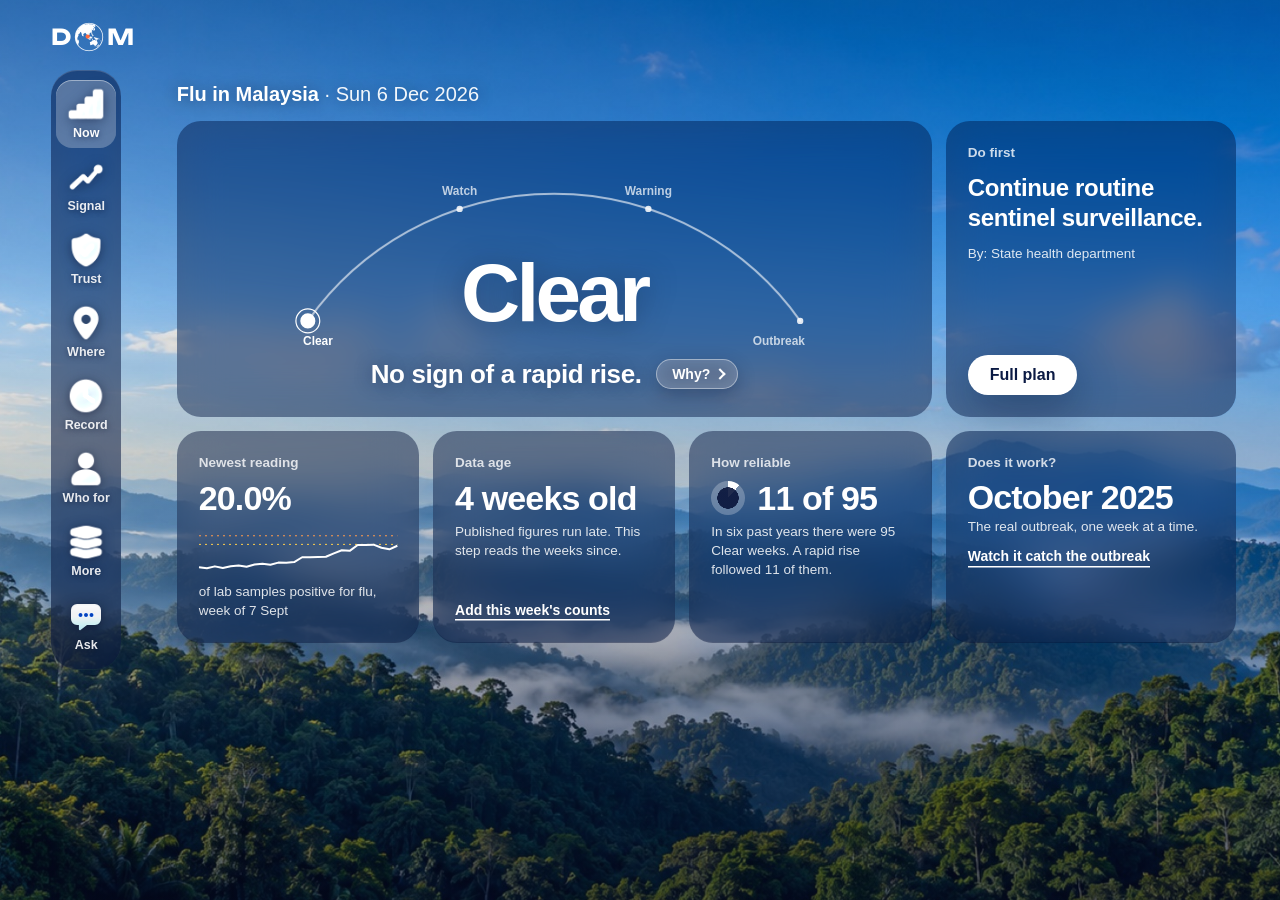
==== site/dashboard.html @ 8addd0b5 "Inner pages in the Now page's design: one kit (first line, tile grid, one light plate, rows that ope" ====
<!doctype html>
<html lang="en" data-state="clear">
<head>
<meta charset="utf-8">
<meta name="viewport" content="width=device-width, initial-scale=1">
<title>DOM · Control room</title>
<link rel="icon" href="data:image/svg+xml,%3Csvg xmlns='http://www.w3.org/2000/svg' viewBox='0 0 32 32'%3E%3Ccircle cx='16' cy='16' r='13' fill='%2334579a' stroke='white' stroke-width='2'/%3E%3Ccircle cx='20' cy='17' r='4' fill='%23ff6a3d'/%3E%3C/svg%3E">
<link rel="preconnect" href="https://fonts.googleapis.com">
<link href="https://fonts.googleapis.com/css2?family=Unbounded:wght@700&display=swap" rel="stylesheet" media="print" onload="this.media='all'">
<link rel="stylesheet" href="vendor/leaflet.min.css">
<link rel="stylesheet" href="assets/room.css?v=1791671637">
<link rel="stylesheet" href="assets/pages/signal.css?v=1791671637">
<link rel="stylesheet" href="assets/pages/trust.css?v=1791671637">
<link rel="stylesheet" href="assets/pages/where.css?v=1791671637">
<link rel="stylesheet" href="assets/pages/rest.css?v=1791671637">
<link rel="stylesheet" href="assets/pages/ask.css?v=1791671637">
<script>try { var d = document.documentElement, q = new URLSearchParams(location.search);
  if (sessionStorage.getItem("dom-dive")) { sessionStorage.removeItem("dom-dive"); d.classList.add("arrive"); }
  d.dataset.nav = "rail"; } catch (e) {}</script>
</head>
<body>
<!-- DOM control room. GENERATED by ui/make_dashboard.py from site/index.html: edit that script, not this file.
     The look, the pages and the first screen are ours (assets/room.css, assets/room.js).
     Every feature, number and rule comes from the team's own code, loaded unchanged: assets/app.js and assets/model.js.
     The sections below are index.html's own elements, with the same ids, arranged onto pages. -->
<!-- the scene behind everything: one generated picture for each step (assets/img/scene-*.jpg); the step shown decides which is lit -->
<div class="scene" aria-hidden="true"><i class="clear"></i><i class="watch"></i><i class="warning"></i><i class="outbreak"></i></div>

<!-- the same logo, in the same place, as on the landing page -->
<a class="logo" href="landing.html" aria-label="DOM, back to the start"><span>D</span><canvas id="navO" width="60" height="60"></canvas><span>M</span></a>

<nav class="rail" aria-label="Pages">
  <i class="hl" aria-hidden="true"></i>
  <a href="#/now" data-go="now"><img src="assets/img/ic-now.png" alt="" width="38" height="38"><span>Now</span></a>
  <a href="#/forecast" data-go="forecast"><img src="assets/img/ic-forecast.png" alt="" width="38" height="38"><span>Signal</span></a>
  <a href="#/trust" data-go="trust"><img src="assets/img/ic-trust.png" alt="" width="38" height="38"><span>Trust</span></a>
  <a href="#/atlas" data-go="atlas"><img src="assets/img/ic-atlas.png" alt="" width="38" height="38"><span>Where</span></a>
  <a href="#/track" data-go="track"><img src="assets/img/ic-track.png" alt="" width="38" height="38"><span>Record</span></a>
  <a href="#/stakes" data-go="stakes"><img src="assets/img/ic-stakes.png" alt="" width="38" height="38"><span>Who for</span></a>
  <a href="#/more" data-go="more"><img src="assets/img/ic-more.png" alt="" width="38" height="38"><span>More</span></a>
  <a href="#/ask" data-go="ask" class="ask"><img src="assets/img/ic-ask.svg" alt="" width="38" height="38"><span>Ask</span></a>
</nav>

<main>
<div id="stamp" class="stamp"></div>
<div id="replayBar" class="replay" hidden></div>

<section class="page on" id="p-now" data-page="now">
  <p class="when" id="basis"></p>
  <p class="label"><span id="label"></span> <span id="lvl"></span></p>
  <div class="read bento">
    <article class="tile status">
      <p class="top"><span class="flag" id="flag" hidden></span></p>
      <div class="gauge">
        <svg id="arc" viewBox="0 0 680 236" aria-hidden="true"></svg>
        <ol class="steps" id="steps" aria-label="The four early-warning steps"></ol>
        <div class="big word"><b id="pct"></b></div>
      </div>
      <h1><span id="head"></span> <button class="why" id="whyBtn">Why?</button></h1>
    </article>
    <article class="tile act">
      <span class="k" id="doK">Do first</span>
      <b id="first"></b>
      <span class="s" id="who"></span>
      <button class="go" id="planBtn"><span class="arr" aria-hidden="true">→</span><span class="lab">Full plan</span></button>
    </article>
    <a class="tile" href="#/forecast">
      <span class="k">Newest reading</span>
      <b id="t1"></b>
      <svg id="spark" viewBox="0 0 200 54" preserveAspectRatio="none" aria-hidden="true"></svg>
      <span class="s" id="because"></span>
    </a>
    <article class="tile" id="ageRow">
      <span class="k">Data age</span>
      <b id="age"></b>
      <span class="s" id="ageS"></span>
      <button class="link" id="addBtn">Add this week's counts</button>
    </article>
    <a class="tile rel" href="#/trust">
      <span class="k">How reliable</span>
      <b id="recV"></b>
      <span class="s" id="recS"></span>
    </a>
    <article class="tile play">
      <span class="k">Does it work?</span>
      <div id="proofRow"><b>October 2025</b><span class="s">The real outbreak, one week at a time.</span><button class="link" id="rpLink">Watch it catch the outbreak</button></div>
      <div class="strip" id="strip" hidden>
        <p id="stripNote"></p>
        <div class="bars" id="bars" role="img"></div>
      </div>
      <div class="row">
        <button class="go" id="rpGo" hidden><span class="arr" aria-hidden="true">→</span><span class="lab" id="rpGoLab"></span></button>
        <button class="quiet" id="rpAgain" hidden>Start again</button>
        <button class="quiet" id="rpLeave" hidden>Leave</button>
      </div>
      <details class="about" id="aboutBox" hidden><summary>About this replay</summary><p id="rpAbout"></p></details>
    </article>
  </div>
</section>

<section class="page" id="p-forecast" data-page="forecast">
  <header class="phead"><p class="when"><b>The signal</b> · <span id="w-forecast">share of lab samples positive for flu, week by week</span></p></header>
  <div class="board" id="b-forecast"></div>
<section id="forecast" class="card">
  <h2>The signal: sentinel influenza positivity <span class="chip real">Real data</span></h2>
  <p class="note">Share of sentinel lab samples that tested positive for influenza, Malaysia. Sentinel means a fixed set of clinics and labs that report every week. This is not a count of cases. FluNet labels the rows from 2024 onward as sentinel; the 2022 and 2023 rows carry no origin label and are treated as the same series.</p>
  <div class="chartbox"><canvas id="chart"></canvas></div>
  <div id="signals" class="signals"></div>
</section>
</section>

<section class="page" id="p-trust" data-page="trust">
  <header class="phead"><p class="when"><b>Why trust it</b> · <span id="w-trust">six past years, scored week by week</span></p></header>
  <div class="board" id="b-trust"></div>
<section id="trust" class="card">
  <h2>Why trust it <span class="chip est">Back-tested on six years; Watch cut-off chosen on them</span></h2>
  <div id="trustBody"></div>
</section>
</section>
<section class="page" id="p-atlas" data-page="atlas">
  <header class="phead"><p class="when"><b>Where to be ready</b> · <span id="w-atlas">states, Selangor's districts, hospitals and clinics</span></p>
    <div class="tools"><div class="subtabs" id="atlasTabs"><button data-sub="map" class="on">Map</button><button data-sub="beds">Districts and beds</button></div></div></header>
  <div class="board" id="b-atlas"></div>
  <div class="sub on" data-sub="map"><section id="atlas" class="card">
  <h2>Map: Malaysia and Selangor <span class="chip real">State figures: real data</span> <span class="chip exp" id="mapChip">Exploratory</span></h2>
  <p class="note" id="stSrc"></p>
  <p class="note" id="mapNote"></p>
  <div class="histctl" id="stCtl">
    <label>Disease <select id="stDisease"><option value="flu">Influenza</option><option value="dengue">Dengue</option></select></label>
    <label>Shade states by <select id="stMeasure"></select></label>
    <label id="stYearRow">Year: <b id="stYearV"></b> <input type="range" id="stYear" min="0" max="10" step="1" value="10"></label>
    <button type="button" id="stPlay">Play years</button>
  </div>
  <div class="histctl">
    <label id="mapModeRow">Selangor districts show <select id="mapMode"><option value="hot">Hotspots: where cases and clusters are</option><option value="pop">Population (exposure proxy)</option><option value="pupils">School pupils (exposure proxy)</option></select></label>
    <span class="viewbtns"><button type="button" id="viewAll">Whole Malaysia</button> <button type="button" id="viewSel">Zoom to Selangor</button></span>
  </div>
  <div class="toggles" id="layerToggles">
    <label class="tog"><input type="checkbox" id="ly_state" checked><span class="sw"></span><i class="dot" style="background:linear-gradient(90deg,#fdd0a2,#8c2d04)"></i>State shading</label>
    <label class="tog"><input type="checkbox" id="ly_shade" checked><span class="sw"></span>District shading</label>
    <label class="tog"><input type="checkbox" id="ly_heat" checked><span class="sw"></span><i class="dot" style="background:linear-gradient(90deg,#ffe08a,#e31a1c)"></i>Cluster heat</label>
    <label class="tog"><input type="checkbox" id="ly_hot" checked><span class="sw"></span><i class="dot" style="background:#e0393f"></i>Hotspot circles</label>
    <label class="tog"><input type="checkbox" id="ly_government" checked><span class="sw"></span><i class="dot" style="background:#0b6e6e"></i><span>Public hospitals (<span id="n_government"></span>)</span></label>
    <label class="tog"><input type="checkbox" id="ly_private" checked><span class="sw"></span><i class="dot" style="background:#b5179e"></i><span>Private hospitals (<span id="n_private"></span>)</span></label>
    <label class="tog"><input type="checkbox" id="ly_clinic" checked><span class="sw"></span><i class="dot" style="background:#e07a00"></i><span>Health clinics (<span id="n_clinic"></span>)</span></label>
    <button type="button" id="lyAll">All on</button><button type="button" id="lyNone">All off</button>
  </div>
  <p class="note" id="mapHint"></p>
  <div id="map"></div>
  <p class="legend" id="stLegend"></p>
</section></div>
  <div class="sub" data-sub="beds"><section class="card">
  <div class="grid2">
    <div>
      <h3>Selangor districts: influenza</h3>
      <div id="hotRank"></div>
    </div>
    <div>
      <h3>Exploratory capacity heuristic <span class="chip est" id="bedChip"></span></h3>
      <label>Baseline weekly respiratory admissions, Selangor (assumption): <b id="admV"></b>
        <input type="range" id="adm" min="50" max="600" step="10" value="200"></label>
      <label id="occRow">Occupancy assumed where none is reported: <b id="occV"></b>
        <input type="range" id="occ" min="40" max="95" step="5" value="70"></label>
      <label>Share of free beds usable for flu (assumption): <b id="shareV"></b>
        <input type="range" id="share" min="5" max="100" step="5" value="25"></label>
      <p class="note" id="planNote"></p>
      <div id="plan"></div>
    </div>
  </div>
</section></div>
</section>

<section class="page" id="p-track" data-page="track">
  <header class="phead"><p class="when"><b>Track record</b> · <span id="w-track">written down before the figures were published</span></p></header>
  <div class="board" id="b-track"></div>
<section id="track" class="card">
  <h2>Track record: to be scored when these weeks are published <span class="chip real">Real, awaiting data</span></h2>
  <div id="trackBody"></div>
</section>
</section>

<section class="page" id="p-stakes" data-page="stakes">
  <header class="phead"><p class="when"><b>Who it is for</b> · <span id="w-stakes">the user, the decision, what is at stake</span></p></header>
  <div class="board" id="b-stakes"></div>
<section class="card hero" id="hero">
  <h1>See an influenza surge in the week your lab figures show it, not four weeks later.</h1>
  <p>The only public weekly lab series for Malaysia, WHO FluNet, was about four weeks behind when we checked on 10 October 2026. DOM takes a planner's own newer lab figures and returns an alert level, the kind of wave, a proposed action and the reason for it. A machine-learning classifier, reading the national series, sorts each week into Clear, Watch or Warning for a rapid rise, and the page shows how often each of those was right over six past years. The results we rely on are shown in full, and so are the ones that failed.</p>
  <p><a class="btn" href="?replay=1">Run the October 2025 replay</a> <a class="btn ghost" href="#trust">Why trust it</a></p>
</section>
<section id="stakes" class="card">
  <h2>Who this is for, and what is at stake</h2>
  <div class="grid2">
    <div>
      <h3>The user <span class="chip exp">Hypothesis</span></h3>
      <p>A planner who must act on influenza but does not see the Ministry of Health's internal figures: for example the infection-control lead of a private hospital group, or a state-government public-health planner.</p>
      <p><b>The decision:</b> when to do the free checks, when to prepare, and when to start the costly response (school-cluster response, vaccination outreach, hospitals on standby). The ladder at the top maps one to each step. Actions are written for the public-health side; a hospital group would map each line to its own roles.</p>
      <p class="note">Not yet tested with a person in this role. The tested alert thresholds come from the national sentinel series; a planner's own series would need its own thresholds.</p>
      <h3>Published costs <span class="chip real">Published figures</span></h3>
      <ul class="why">
        <li>Direct medical cost of influenza in Malaysia: MYR 310.9 million over 2016 to 2018, almost all of it hospital admissions.</li>
        <li>One admission for severe respiratory infection: about MYR 3,900 to 5,400. One clinic visit: about MYR 43 to 60.</li>
      </ul>
      <p class="note">Source: "Cross-sectional study of influenza trends and costs in Malaysia between 2016 and 2018", PLOS ONE, 2024. Direct medical costs only. We claim no savings: that needs a user's own admission counts, response costs and what they would do differently.</p>
    </div>
    <div>
      <h3>The 2025 surge, week by week <span class="chip real">Real data</span></h3>
      <table>
        <tr><th>When</th><th>What happened</th><th>Source</th></tr>
        <tr><td>Week ending 27 Sep</td><td>Selangor's surge period begins (week 39)</td><td>Selangor State Assembly answer, Nov 2025</td></tr>
        <tr><td>9 Oct</td><td>Ministry reports clusters up from 14 to 97 in one week; 43 are in Selangor</td><td>Ministry of Health statement, reported by Bernama</td></tr>
        <tr><td>Week 41 (6 to 12 Oct)</td><td>National sentinel positivity reaches 37%, above our alert line</td><td>WHO FluNet</td></tr>
        <tr><td>25 Oct</td><td>Selangor total reaches 3,239 cases in 268 clusters; 81% of clusters are in institutions</td><td>Selangor State Assembly answer</td></tr>
        <tr><td>10 Nov</td><td>Selangor's school vaccination programme starts in four districts</td><td>Selangor State Assembly answer</td></tr>
      </table>
      <p class="note">This shows how fast a surge moves compared with public reporting. It does not show that this tool would have changed any decision.</p>
    </div>
  </div>
</section>
</section>

<section class="page" id="p-more" data-page="more">
  <header class="phead"><p class="when"><b>More underneath</b> · <span id="w-more">full results, dengue, state trends, the drill, uploads, sources</span></p><div class="tools"><button id="uploadBtn" class="quiet">Upload newest data</button></div></header>
  <div class="board" id="b-more"></div>
<details id="proof" class="card fold">
  <summary><h2>Every result, pass or fail</h2><span class="note">the alert rule, the classifier, the forecast that did not work, the stress test</span></summary>
  <div id="proofBody"></div>
</details>
<details id="dengue" class="card fold">
  <summary><h2>Second disease: dengue</h2><span class="note">the same method on weekly dengue counts, rebuilt to August 2026</span></summary>
  <p class="note" id="dengueNote"></p>
  <div class="chartbox"><canvas id="dengueChart"></canvas></div>
  <div id="dengueBody"></div>
</details>
<details id="trendFold" class="card fold">
  <summary><h2>Trends by state</h2><span class="note">dengue by state with a line per state; influenza clusters by state</span></summary>
  <div id="trendBox">
    <p class="note" id="stNote"></p>
    <div class="histctl">
      <label id="stViewRow">View <select id="stView"><option value="weekly">Weekly by state, 2010 to 2015 and 2020 to 2024</option><option value="monthly">Monthly by state, 1993 to 2010</option><option value="yearly">Yearly by state, 1999 to 2023</option></select></label>
    </div>
    <div class="toggles" id="stToggles"></div>
    <div class="chartbox"><canvas id="stChart"></canvas></div>
    <div id="stBody"></div>
  </div>
</details>
<details id="sim" class="card fold">
  <summary><h2>Drill: a what-if scenario</h2><span class="note">invented weeks with assumed effects, to rehearse how the page responds</span></summary>
  <p class="note">Draw a possible outbreak and watch the alert, the classifier, the proposed action and the hospital plan respond. The factor effects are our own assumptions for illustration. They are not estimated from Malaysian data and this is not a forecast.</p>
  <div class="grid2">
    <div>
      <label class="row"><input type="checkbox" id="simOn"> <b>Simulation on</b></label>
      <label>Weeks from now: <b id="simWeekV"></b><input type="range" id="simWeek" min="0" max="11" step="1" value="0"></label>
      <h3>Outbreak shape</h3>
      <label>Base weekly growth: <b id="simBaseV"></b><input type="range" id="simBase" min="0" max="60" step="1" value="15"></label>
      <label>Weeks of growth: <b id="simWeeksV"></b><input type="range" id="simWeeks" min="1" max="8" step="1" value="5"></label>
      <h3>Factors <span class="chip exp">Assumed effects</span></h3>
      <label class="row"><input type="checkbox" id="simSchool" checked> Schools in session</label>
      <label>New strain meeting low immunity (0 to 100): <b id="simStrainV"></b><input type="range" id="simStrain" min="0" max="100" step="5" value="50"></label>
      <label>Vaccination coverage: <b id="simVaxV"></b><input type="range" id="simVax" min="0" max="60" step="5" value="10"></label>
      <label class="row"><input type="checkbox" id="simTravel"> Festive travel or mass gathering</label>
      <label class="row"><input type="checkbox" id="simRain"> Rainy, humid season</label>
      <p class="note" id="simGrowth"></p>
    </div>
    <div id="simOut"></div>
  </div>
</details>
<details id="history" class="card fold">
  <summary><h2>Uploads, roles and history <span class="chip ai" id="roleChip"></span></h2><span class="note">who uploaded what, undo and restore</span></summary>
  <p class="note" id="histNote"></p>
  <div class="histctl">
    <label>Your name or role, shown beside your uploads <input type="text" id="byIn" maxlength="60" placeholder="for example: District officer, Klang"></label>
    <label id="passRow" hidden>Passcode <input type="password" id="passIn" autocomplete="off"> <button type="button" id="passBtn">Use passcode</button></label>
  </div>
  <div id="histBody"></div>
  <p class="err" id="histMsg"></p>
</details>
<details id="guide" class="card fold">
  <summary><h2>Facilities: sources and how to verify a clinic</h2><span class="note">where the hospital and clinic lists come from</span></summary>
  <p class="note" id="facNote"></p>
  <h3>How to verify registered private GP clinics (klinik swasta)</h3>
  <p class="note">Under Malaysian law (Act 586), private clinics and doctors must be registered with CKAPS, the Private Medical Practice Control Section of the Ministry of Health. Private GP clinics are not plotted here; to check one:</p>
  <ul class="why">
    <li><b>CKAPS directory (Ministry of Health):</b> hq.moh.gov.my/medicalprac, under the register of Klinik Perubatan Swasta (Am).</li>
    <li><b>Malaysian Medical Council:</b> mmc.gov.my, to check that a practitioner is licensed.</li>
    <li><b>data.gov.my:</b> the Ministry of Health facilities dataset, filtered by Selangor postcodes.</li>
  </ul>
</details>
</section>
<section class="page" id="p-ask" data-page="ask">
  <header class="phead"><p class="when"><b>Ask DOM</b> · <span id="w-ask">from these pages only</span></p></header>
  <div id="askRoot"></div>
</section>
<footer>Independent student project. Not affiliated with the Ministry of Health Malaysia. Decision support for planners, not medical advice. Data: WHO FluNet, WHO dengue situation updates, Ministry of Health Malaysia open data and facility registry, OpenDengue, OpenDOSM, geoBoundaries, OpenStreetMap contributors.</footer>
</main>

<aside class="sheet" id="sheet" hidden>
  <button class="x" id="sheetX" aria-label="Close">×</button>

  <div class="card" id="alertCard"></div>
  <div class="card">
    <h3>Summary <span class="chip ai" id="sumChip">Template</span></h3>
    <label class="tog"><input type="checkbox" id="aiOn"><span class="sw"></span><span>AI wording (experimental)</span></label> <span class="note" id="aiNote">Off: the text below is a fixed template. On: an AI service rewords the English summary from the same figures; its text is rejected if it contains any number not in them. The Malay text is always a shorter fixed template.</span>
    <p id="sumEn" class="summary"></p>
    <p id="sumBm" class="summary bm"></p>
    <h3>Proposed action <span class="chip exp">Proposal</span></h3>
    <div id="action"></div>
    <div id="planBox"></div>
  </div>

</aside>

<dialog id="dlg">
  <form method="dialog" id="dlgForm">
    <h2>Upload newest data</h2>
    <p class="note" id="upNote"></p>
    <label>Data type
      <select id="utype">
        <option value="lab">Weekly lab counts (updates the alert)</option>
        <option value="ili">Weekly ILI clinic rate (supporting signal)</option>
        <option value="clusters">Cluster counts by district (map)</option>
        <option value="clusterlist">Cluster list with sizes and locations (map hotspots)</option>
        <option value="beds">Hospital beds available (planner)</option>
      </select></label>
    <label class="row" id="ownRow"><input type="checkbox" id="ownSeries"> <span>These figures are from <b>my own lab network</b>, not the national sentinel system. They replace the national series on screen (at least 12 weeks in a row; 52 or more to get alert lines fitted to your data).</span></label>
    <p>Template: <a id="tpl" download></a></p>
    <div id="drop" class="drop" role="button" tabindex="0">
      <b>Drag and drop files or a folder here</b>
      <span>CSV or Excel. The data type is recognised from the columns. Or click to browse.</span>
      <span id="dropName" class="dropname"></span>
      <span id="dropInfo" class="note"></span>
    </div>
    <input type="file" id="ufile" accept=".csv,.xlsx,.xls" multiple hidden>
    <p class="or">or type one row</p>
    <div id="manual"></div>
    <button type="button" id="addRow">Add typed row</button>
    <div id="preview"></div>
    <div id="uerr" class="err"></div>
    <menu>
      <button value="cancel">Cancel</button>
      <button type="button" id="confirm" class="primary" disabled>Confirm and use</button>
    </menu>
  </form>
</dialog>

<script src="vendor/chart.umd.min.js"></script>
<script src="vendor/leaflet.min.js"></script>
<script src="vendor/leaflet-heat.js"></script>
<script src="vendor/xlsx.full.min.js"></script>
<script src="assets/scrub.js?v=1791671637"></script>
<script src="assets/model.js"></script>
<script src="assets/app.js"></script>
<script src="assets/room.js?v=1791671637"></script>
<script src="assets/pages/signal.js?v=1791671637"></script>
<script src="assets/pages/trust.js?v=1791671637"></script>
<script src="assets/pages/where.js?v=1791671637"></script>
<script src="assets/pages/rest.js?v=1791671637"></script>
<script src="assets/pages/ask.js?v=1791671637"></script>
<script src="assets/pages/planai.js?v=1791671637"></script>
</body>
</html>
---- site/assets/room.css ----
/* DOM control room: the look of every page.
   Nothing here changes what the app does; assets/app.js and assets/model.js are loaded unchanged.
   TO CHANGE THE COLOURS: edit :root. The room stays blue; --acc is the one colour that follows the alert. */
@property --acc{syntax:"<color>";inherits:true;initial-value:#ffffff}
:root{
  --dark:#0b1a44;
  --bg-a:#0a2a9c; --bg-b:#1b5ee6; --bg-c:#5aa9ff;        /* the room: a lively blue, deep where the words sit and bright behind the living object */
  --g1:#8fc0ff; --g2:#3a78ec; --g3:#1a48b8; --g4:#0d2f86;   /* the Earth's body, lit from the upper left (read by assets/stage.js) */
  --sun:#ffcf4a;                                          /* the one highlight: main buttons, the selected page */
  --mark:#ff6a3d;                                         /* the orange point from the logo */
  --paper:#f6f8fc; --ink:#12203a; --mute:#566583; --line:#dfe6f1; --brand:#2f5196;   /* the sheets that carry tables and charts */
  --green:#58d6ae; --yellow:#ffcf4a; --orange:#ff9a4d; --red:#ff6a5a;                /* alert levels on the blue room */
  --green-ink:#1d8a63; --yellow-ink:#a97c00; --orange-ink:#c85f12; --red-ink:#c0322d; /* the same levels as text on paper */
  --sans:-apple-system,BlinkMacSystemFont,"SF Pro Display","Helvetica Neue",Helvetica,Arial,sans-serif;
  --ease:cubic-bezier(.2,.8,.2,1); --swing:cubic-bezier(.7,0,.2,1);
  --pad:clamp(18px,4vw,56px); --top:clamp(12px,2.4vh,24px);   /* the landing page's own margins, so the logo sits in the same place */
  --rail:0px; --head:clamp(64px,10.5vh,92px);
  transition:--acc .9s var(--ease);
}
[data-state=watch]{--acc:var(--yellow)}
[data-state=warning]{--acc:var(--orange)}
[data-state=outbreak]{--acc:var(--red)}
[data-state=unconfirmed]{--acc:#b8c2d2}
[data-nav=rail]{--rail:calc(var(--pad) + 82px)}
[data-tone=cobalt]{--bg-a:#06145c;--bg-b:#1034bd;--bg-c:#3672f2;--g1:#7fa6ff;--g2:#2b5ee0;--g3:#12339c;--g4:#081f6c;--dark:#081347}
[data-tone=ocean]{--bg-a:#0b1e4a;--bg-b:#1b4a96;--bg-c:#4f93dd;--g1:#9cc4f2;--g2:#3f7ac6;--g3:#1f4b8e;--g4:#12305f;--dark:#0b1a3c}
[data-tone=picture]{--bg-a:#04196e;--g1:#9ccbff;--g2:#2f74ee;--g3:#123fb4;--g4:#0a2a86}

*{box-sizing:border-box}[hidden]{display:none!important}
html,body{height:100%}
body{margin:0;color:#fff;font:16px/1.5 var(--sans);-webkit-font-smoothing:antialiased;overflow-x:hidden;
  background:linear-gradient(160deg,#0a2a9c 0%,#1b5ee6 60%,#5aa9ff 100%) fixed}
/* the scene: one picture for each step (generated, assets/img/scene-*.jpg). The step that is showing decides which is lit,
   so the room itself changes with the reading. Behind the inner pages it steps back: blurred and dimmed under their sheets. */
.scene{position:fixed;inset:0;z-index:0;overflow:hidden;background:#0b2a8a;transition:filter .8s var(--ease)}
.scene i{position:absolute;inset:-2%;background:center/cover no-repeat;opacity:0;transition:opacity 1.8s ease;animation:breathe 40s ease-in-out infinite alternate}
.scene i.clear{background-image:url(img/scene-clear.jpg)}.scene i.watch{background-image:url(img/scene-watch.jpg)}
.scene i.warning{background-image:url(img/scene-warning.jpg)}.scene i.outbreak{background-image:url(img/scene-outbreak.jpg)}
[data-state=clear] .scene i.clear,[data-state=watch] .scene i.watch,[data-state=unconfirmed] .scene i.watch,[data-state=warning] .scene i.warning,[data-state=outbreak] .scene i.outbreak{opacity:1}
.scene::after{content:"";position:absolute;inset:0;background:linear-gradient(180deg,rgba(4,12,40,.34) 0%,rgba(4,12,40,.1) 34%,rgba(4,12,40,.2) 62%,rgba(4,12,40,.62) 100%)}
html:not([data-page=now]) .scene{filter:blur(22px) brightness(.62) saturate(1.1)}
@keyframes breathe{from{transform:scale(1)}to{transform:scale(1.045) translate3d(-.6%,-.4%,0)}}
button{font:inherit;color:inherit}

/* navigation. One glass capsule holds the seven pages; a soft highlight slides to the open one. It is the only glass on the screen. */
.rail{position:fixed;z-index:6;top:var(--top);left:50%;transform:translateX(-50%);display:flex;align-items:center;gap:2px;padding:4px;border-radius:999px;white-space:nowrap;
  background:rgba(255,255,255,.1);backdrop-filter:blur(22px) saturate(1.4);-webkit-backdrop-filter:blur(22px) saturate(1.4);box-shadow:inset 0 1px 0 rgba(255,255,255,.22),inset 0 0 0 1px rgba(255,255,255,.07)}
.rail a{position:relative;z-index:1;display:block;padding:8px 15px;border-radius:999px;color:#fff;text-decoration:none;font-size:14.5px;font-weight:600;opacity:.66;transition:opacity .3s}
.rail a:hover,.rail a.on{opacity:1}
.rail svg{display:none;fill:none;stroke:#fff;stroke-width:2;stroke-linecap:round;stroke-linejoin:round;overflow:visible}
.rail .hl{position:absolute;left:0;top:0;width:0;height:0;opacity:0;border-radius:999px;background:rgba(255,255,255,.2);box-shadow:inset 0 1px 0 rgba(255,255,255,.35);pointer-events:none;
  transition:transform .55s var(--ease),width .55s var(--ease),height .55s var(--ease),opacity .3s}
/* the other navigation on trial: a slim rail on the left, each page a small live picture with its name */
[data-nav=rail] .rail{left:var(--pad);top:calc(var(--top) + 30px + clamp(10px,2vh,18px));transform:none;max-height:calc(100vh - var(--top) - 30px - clamp(10px,2vh,18px) - 14px);width:70px;flex-direction:column;gap:clamp(1px,.6vh,6px);padding:clamp(6px,1.2vh,10px) 5px;overflow:hidden auto;scrollbar-width:none;border-radius:26px}
[data-nav=rail] .rail a{display:grid;justify-items:center;gap:1px;width:60px;padding:5px 0;flex:none;border-radius:16px;font-size:12px}
[data-nav=rail] .rail svg{display:block;width:34px;height:34px;transition:transform .35s var(--ease)}
[data-nav=rail] .rail a:hover svg,[data-nav=rail] .rail a:hover img{transform:scale(1.1)}
.rail img{display:block;width:38px;height:38px;object-fit:contain;transition:transform .4s var(--ease)}
.rail a.on img{transform:scale(1.06)}
[data-nav=rail] .rail .hl{border-radius:16px}
.logo{position:fixed;z-index:7;left:var(--pad);top:var(--top);display:flex;align-items:center;gap:3px;color:#fff;text-decoration:none;font:700 22px/1 "Unbounded",var(--sans);view-transition-name:dom-logo}
.logo canvas{width:30px;height:30px;display:block}

main{position:relative;z-index:2;margin-left:var(--rail);min-height:100vh}

/* pages: one feature to a page. Pages that are not showing stay laid out off screen at full width,
   so the charts and the map inside them are measured correctly before they are first opened. */
.page{position:fixed;left:var(--rail);right:0;top:0;height:100vh;overflow:hidden;visibility:hidden;pointer-events:none;padding:16px clamp(18px,3.4vw,52px) 40px var(--pad)}
[data-nav=rail] .page{padding:clamp(18px,3vh,30px) clamp(18px,3.4vw,52px) 40px clamp(18px,3.4vw,52px)}
.page.on{position:relative;left:auto;right:auto;height:auto;min-height:100vh;overflow:visible;visibility:visible;pointer-events:auto;animation:page .45s var(--ease)}
@keyframes page{from{opacity:0;transform:translateY(12px)}to{opacity:1;transform:none}}

/* ---------- the first screen: one reading on the scene (after Oura's home). Eye order: the arc and the step, the action, the button. ---------- */
#p-now.on{height:auto;min-height:100vh;padding:clamp(54px,9vh,92px) clamp(18px,4vw,56px) clamp(18px,4vh,40px);display:grid;justify-items:center;align-content:start;animation:none}
.when{margin:0 0 clamp(2px,1vh,10px);font-size:clamp(15px,2.1vh,18px);font-weight:500;color:rgba(255,255,255,.94);text-shadow:0 1px 16px rgba(4,12,40,.45)}
.when b{font-weight:700;color:#fff}
.read{position:relative;display:grid;justify-items:center;text-align:center;width:min(100%,720px)}
.label{position:absolute;width:1px;height:1px;overflow:hidden;clip-path:inset(50%)}   /* for screen readers: what the word is, and the classifier and rule behind it (both are in the Why sheet for the eye) */
.top{margin:0 0 12px;font-size:13.5px}.top:has(.flag[hidden]){display:none}
.flag{padding:5px 12px;border-radius:999px;background:rgba(4,12,40,.5);font-weight:600;color:#fff}

/* the arc: the four steps as one scale; the thick part runs from Clear to the step that is showing */
.gauge{position:relative;width:100%;margin-top:clamp(4px,1.6vh,18px)}
#arc{display:block;width:100%;height:auto;overflow:visible}
#arc path{fill:none;stroke-linecap:round}
#arc .rail{stroke:rgba(255,255,255,.62);stroke-width:2.5}
#arc .fill{stroke:#fff;stroke-width:7;stroke-dasharray:0 100;transition:stroke-dasharray 1.1s var(--ease)}
#arc .tick{fill:#fff;opacity:.85}
#arc text{font:600 15px var(--sans);fill:rgba(255,255,255,.72);transition:fill .5s}#arc text.on{fill:#fff}
#arcDot{transition:transform 1.1s var(--ease)}
#arcDot .dot{fill:var(--acc);stroke:#fff;stroke-width:3;transition:fill .8s}
#arcDot .halo{fill:none;stroke:#fff;stroke-width:1.5;transform-box:fill-box;transform-origin:center;animation:ring var(--beat,3.6s) ease-out infinite}
@keyframes ring{from{transform:scale(.7);opacity:.9}to{transform:scale(2.3);opacity:0}}
[data-state=clear]{--beat:5.2s}[data-state=watch]{--beat:3.6s}[data-state=warning]{--beat:2.4s}[data-state=outbreak]{--beat:1.5s}
.steps{position:absolute;width:1px;height:1px;overflow:hidden;clip-path:inset(50%);margin:0;padding:0}   /* the same four steps as a list, for screen readers */
.big{position:absolute;left:0;right:0;bottom:-6%;margin:0;font-weight:600;letter-spacing:-.045em;line-height:1;font-size:clamp(58px,min(15vh,11vw),132px);text-shadow:0 2px 30px rgba(4,12,40,.35)}
.big b{display:inline-block;font-weight:inherit}
.big b.roll{animation:roll .8s var(--ease) both}
@keyframes roll{from{transform:translateY(.4em);opacity:0}to{transform:none;opacity:1}}
h1{margin:0;font-weight:800;letter-spacing:-.03em;line-height:1.04;font-size:clamp(28px,min(6.2vh,4vw),58px);text-wrap:balance}
.read h1{margin-top:clamp(18px,3.4vh,34px);font-size:clamp(19px,min(3.2vh,2.2vw),26px);font-weight:600;letter-spacing:-.015em;line-height:1.25;max-width:24em;text-shadow:0 1px 18px rgba(4,12,40,.4)}
button.why{margin-left:.35em;padding:3px 11px;border:0;border-radius:999px;background:rgba(255,255,255,.18);backdrop-filter:blur(10px);-webkit-backdrop-filter:blur(10px);color:#fff;font:600 .62em/1.5 var(--sans);vertical-align:middle;cursor:pointer;text-shadow:none;transition:background .3s,transform .25s var(--ease)}
button.why:hover{background:rgba(255,255,255,.32)}button.why:active{transform:scale(.95)}
.because{margin:clamp(6px,1.2vh,10px) 0 0;max-width:36em;text-wrap:balance;font-size:clamp(14px,2vh,15.5px);line-height:1.45;color:rgba(255,255,255,.9);text-shadow:0 1px 14px rgba(4,12,40,.5)}
.do{margin:clamp(14px,2.8vh,26px) 0 0;max-width:32em;font-size:clamp(16px,2.4vh,19px);font-weight:700;line-height:1.35;color:#fff;text-shadow:0 1px 14px rgba(4,12,40,.5)}
.do .k{display:block;margin:0 0 3px;font-size:13.5px;font-weight:600;opacity:.88}
.do .who{font-weight:500;opacity:.86}
.foot{margin:clamp(12px,2.2vh,20px) 0 0;font-size:14px;color:rgba(255,255,255,.9);text-shadow:0 1px 14px rgba(4,12,40,.5)}.foot+.foot{margin-top:6px}
.link{border:0;padding:0 0 2px;background:linear-gradient(#fff,#fff) 0 100%/100% 1.5px no-repeat;color:#fff;font:600 14px/1.3 var(--sans);cursor:pointer;text-shadow:inherit;transition:background-size .45s var(--swing)}
.link:hover{background-size:38% 1.5px}
.read .row{display:flex;align-items:center;justify-content:center;gap:10px 18px;flex-wrap:wrap;margin-top:clamp(14px,3vh,28px)}
/* the main button is the landing page's own: on hover the dot grows to fill it, the label slides, an arrow arrives */
.go{--fg:var(--dark);position:relative;isolation:isolate;overflow:hidden;display:inline-flex;align-items:center;gap:14px;border:0;border-radius:999px;cursor:pointer;
  padding:clamp(12px,1.9vh,16px) 22px clamp(12px,1.9vh,16px) 28px;font:600 16px/1 var(--sans);color:var(--fg);background:#fff;box-shadow:0 14px 40px rgba(4,12,40,.34);transition:transform .25s var(--ease),box-shadow .5s ease,opacity .3s}
.go::before{content:"";position:absolute;inset:0;z-index:-1;background:var(--dark);clip-path:circle(0 at calc(100% - 26px) 50%);transition:clip-path .6s var(--swing)}
.go .lab{transition:transform .55s var(--swing),color .35s ease}
.go .arr{position:absolute;left:22px;top:50%;opacity:0;transform:translate(-14px,-50%);color:#fff;transition:transform .55s var(--swing),opacity .3s ease}
.go .dot{width:8px;height:8px;border-radius:50%;background:var(--mark);transition:transform .4s var(--swing)}
.go:not(:disabled):hover::before,.go:not(:disabled):focus-visible::before{clip-path:circle(160% at calc(100% - 26px) 50%)}
.go:not(:disabled):hover .lab,.go:not(:disabled):focus-visible .lab{transform:translateX(20px);color:#fff}
.go:not(:disabled):hover .arr,.go:not(:disabled):focus-visible .arr{opacity:1;transform:translate(0,-50%)}
.go:not(:disabled):hover .dot,.go:not(:disabled):focus-visible .dot{transform:scale(0)}
.go:active{transform:scale(.96)}.go:disabled{opacity:.6;cursor:default}
#planBtn.go{padding-left:26px;padding-right:26px}#planBtn.go::before{clip-path:circle(0 at 50% 50%)}#planBtn.go:hover::before,#planBtn.go:focus-visible::before{clip-path:circle(160% at 50% 50%)}
#arc text{cursor:help}
.quiet{border:0;border-radius:999px;padding:clamp(11px,1.8vh,14px) 18px;font:600 14.5px/1 var(--sans);color:#fff;cursor:pointer;background:rgba(255,255,255,.16);backdrop-filter:blur(12px);-webkit-backdrop-filter:blur(12px);transition:background .3s,transform .25s var(--ease)}
.quiet:hover{background:rgba(255,255,255,.28)}.quiet:active{transform:scale(.96)}.quiet .arr,.quiet .dot{display:none}
.whybtn{border:0;background:none;padding:0 0 3px;cursor:pointer;font-weight:600;font-size:15px;color:#fff;background:linear-gradient(#fff,#fff) 0 100%/100% 1.5px no-repeat;transition:background-size .45s var(--swing);text-shadow:0 1px 14px rgba(4,12,40,.45)}
.whybtn:hover{background-size:38% 1.5px}
:focus-visible{outline:2px solid #fff;outline-offset:3px}

/* only while the replay runs: what the added weeks showed, in one line */
.strip{display:grid;justify-items:center;gap:6px;margin-top:clamp(12px,2.4vh,22px);max-width:34em;animation:up .6s var(--ease)}
@keyframes up{from{opacity:0;transform:translateY(16px)}to{opacity:1;transform:none}}
.strip p{margin:0;font-size:14px;line-height:1.45;color:rgba(255,255,255,.94);text-shadow:0 1px 14px rgba(4,12,40,.5)}.strip p b{font-weight:700;color:#fff}
.bars{display:none}

/* every part of the first screen arrives the same way, once the reading is known */
html:not([data-ready]) #p-now .read>*{opacity:0}
html[data-ready] #p-now .read>*{animation:rise .9s var(--ease) both}
#p-now .read>:nth-child(4){animation-delay:.08s}#p-now .read>:nth-child(5){animation-delay:.24s}#p-now .read>:nth-child(6){animation-delay:.3s}
#p-now .read>:nth-child(7){animation-delay:.36s}#p-now .read>:nth-child(8){animation-delay:.42s}#p-now .read>:nth-child(9){animation-delay:.48s}#p-now .read>:nth-child(10){animation-delay:.52s}
@keyframes rise{from{opacity:0;transform:translateY(18px)}to{opacity:1;transform:none}}


/* ---------- the pages that carry the team's features: white type for the page title, paper sheets for the content ---------- */
.subtabs{display:inline-flex;padding:4px;border-radius:999px;background:rgba(255,255,255,.14);border:1px solid rgba(255,255,255,.2)}
.subtabs button{border:0;border-radius:999px;padding:8px 16px;background:transparent;color:#fff;font-weight:600;font-size:14px;cursor:pointer;opacity:.85}
.subtabs button.on{background:#fff;color:var(--ink);opacity:1}
#p-atlas>.sub{position:absolute;left:0;right:0;height:0;overflow:hidden;visibility:hidden;pointer-events:none}
#p-atlas>.sub.on{position:static;height:auto;overflow:visible;visibility:inherit;pointer-events:inherit}
html{background:var(--bg-a)}

.card{max-width:1180px;margin:0 0 16px;padding:clamp(16px,2.4vw,26px);border-radius:22px;background:var(--paper);color:var(--ink);font-size:15px;line-height:1.5;min-width:0;overflow-x:auto}
.card h1{font-size:24px;letter-spacing:-.01em;line-height:1.2}
.card h2{margin:0 0 6px;font-size:19px;letter-spacing:-.01em}
.card h3{margin:18px 0 6px;font-size:15px}
.card p{margin:6px 0}.card a{color:var(--brand)}
.grid2{display:grid;grid-template-columns:1fr 1fr;gap:clamp(16px,2.4vw,30px)}.grid2>*{min-width:0}
.note{color:var(--mute);font-size:13.5px;margin:4px 0 10px}
.chip{display:inline-block;font-size:11.5px;font-weight:600;padding:2px 9px;border-radius:99px;vertical-align:middle;margin-left:4px;background:#e6ecf6;color:#33466b}
.chip.real{background:#dff3ea;color:#17694a}.chip.est{background:#e2eafa;color:#2a55a0}.chip.exp{background:#ece6f8;color:#5b3f96}
.chip.sim{background:#fdebd6;color:#9a4c0a}.chip.unv{background:#fde2e0;color:#a22a25}.chip.ai{background:#e6ecf2;color:#3a4a5c}
table{border-collapse:collapse;width:100%;font-size:13.5px;font-variant-numeric:tabular-nums}
th,td{text-align:left;padding:7px 10px;border-bottom:1px solid var(--line);vertical-align:top}
th{color:var(--mute);font-weight:600;font-size:12.5px}td.num,th.num{text-align:right}
.pass{color:var(--green-ink);font-weight:700}.fail{color:var(--red-ink);font-weight:700}
.why{margin:8px 0 0;padding-left:18px}.why li{margin:5px 0}
.chartbox{height:clamp(260px,44vh,400px)}
#map{height:clamp(320px,58vh,560px);border-radius:16px;border:1px solid var(--line);background:#e9eef6;isolation:isolate}
.kpis{display:grid;grid-template-columns:repeat(auto-fit,minmax(190px,1fr));gap:12px;margin:10px 0 18px}
.kpi{border:1px solid var(--line);border-radius:14px;padding:12px 14px;background:#fff}.kpi b{display:block;font-size:24px;letter-spacing:-.02em}.kpi span{font-size:12.5px;color:var(--mute)}
.signals{display:flex;gap:12px;flex-wrap:wrap;margin-top:10px}.signal{border:1px solid var(--line);border-radius:12px;padding:8px 12px;font-size:13.5px;background:#fff}
.legend{font-size:13.5px;margin:8px 0 14px}.lgbar{display:inline-flex;vertical-align:middle;border:1px solid var(--line);border-radius:4px;overflow:hidden}
.lgbar i{width:22px;height:12px;display:inline-block}.lgna{margin-left:14px}.lgna i{display:inline-block;width:14px;height:12px;background:#d5dbe1;border:1px solid var(--line);vertical-align:middle}

/* controls inside the sheets */
.card label,dialog label{display:block;margin:10px 0;font-size:14px}
label.row{display:flex;align-items:center;gap:8px}
input[type=range]{width:100%;accent-color:var(--brand)}input[type=checkbox]{accent-color:var(--brand)}
.card select,.card input[type=text],.card input[type=password],.card input[type=number],dialog select,dialog input[type=number],dialog input[type=text]{font:inherit;color:var(--ink);padding:6px 9px;border:1px solid #c9d3e3;border-radius:9px;background:#fff;max-width:100%}
.card button,dialog button,.stamp button{font:inherit;font-size:13.5px;font-weight:600;color:var(--ink);padding:6px 13px;border:1px solid #c9d3e3;border-radius:999px;background:#fff;cursor:pointer}
.card button:hover,dialog button:hover{border-color:var(--brand)}
button:disabled{opacity:.45;cursor:not-allowed}
dialog button.primary{background:var(--brand);border-color:var(--brand);color:#fff}
.card a.btn{display:inline-block;padding:9px 16px;border-radius:999px;background:var(--brand);color:#fff;text-decoration:none;font-weight:600;font-size:14px;margin-right:8px}
.card a.btn.ghost{background:#fff;color:var(--brand);border:1px solid var(--brand)}
.histctl{display:flex;flex-wrap:wrap;gap:8px 20px;margin:6px 0 10px;align-items:center}.histctl label{margin:0}
.toggles{display:flex;flex-wrap:wrap;gap:8px 16px;align-items:center;margin:8px 0 10px}
.tog{display:inline-flex!important;align-items:center;gap:6px;margin:0!important;font-size:13.5px;cursor:pointer;user-select:none}
.tog input{position:absolute;opacity:0;width:0;height:0}
.tog .sw{width:30px;height:17px;border-radius:99px;background:#c3ccd9;position:relative;transition:background .15s;flex:none}
.tog .sw::after{content:"";position:absolute;top:2px;left:2px;width:13px;height:13px;border-radius:50%;background:#fff;transition:left .15s}
.tog input:checked+.sw{background:var(--brand)}.tog input:checked+.sw::after{left:15px}
.tog input:focus-visible+.sw{outline:2px solid var(--ink);outline-offset:2px}
.tog input:disabled+.sw{opacity:.4}.tog:has(input:disabled){cursor:not-allowed;color:var(--mute)}
.tog .dot{width:9px;height:9px;border-radius:50%;display:inline-block}.tog.idle{opacity:.45}
.viewbtns button{margin-right:4px}#stYear{width:220px;vertical-align:middle}#mapHint{margin:0 0 8px}#hotRank{margin-top:10px}
.leaflet-heatmap-layer{pointer-events:none}
.hotlabel{background:transparent;border:none;box-shadow:none;font-weight:700;color:#fff;text-shadow:0 0 3px #000,0 0 3px #000}.hotlabel::before{display:none}
tr.undone td{color:var(--mute);text-decoration:line-through}tr.undone td:last-child,tr.undone td:nth-last-child(2){text-decoration:none}
.simflag{color:#6a35b5}.simtab tr.cur td{background:#ece6f8;font-weight:600}
.lv{display:inline-block;padding:1px 9px;border-radius:99px;font-size:12px;font-weight:600;color:#fff;text-transform:capitalize}
.lv.green{background:var(--green-ink)}.lv.yellow{background:var(--yellow-ink)}.lv.orange{background:var(--orange-ink)}.lv.red{background:var(--red-ink)}
.err{color:var(--red-ink);font-size:13.5px;margin-top:8px;white-space:pre-line}.or{color:var(--mute);font-size:13px;margin:10px 0 4px}
.hero h1{margin:0 0 8px}.hero p{max-width:820px}
#uploadBtn{margin-left:auto}

/* the data-status line of the app: uploads, simulation, reset */
.stamp{position:relative;z-index:3;margin:0;padding:var(--head) clamp(18px,3.4vw,52px) 0 var(--pad);font-size:13.5px;color:rgba(255,255,255,.9)}
[data-nav=rail] .stamp{padding:10px clamp(18px,3.4vw,52px) 0}
.stamp b.unv,.stamp .simflag{color:var(--yellow)}.stamp button{margin-left:8px;padding:3px 11px;font-size:12.5px}
[data-page=now] .stamp{position:fixed;left:0;right:0;bottom:44px;top:auto;padding:0 var(--pad);font-size:12.5px}
[data-page=now] .stamp.hush{display:none}
/* the app's own replay bar, in its own words: on every page during the replay except the first screen, which carries
   the replay buttons and keeps the same words one click away under "About this replay" */
.replay{display:none}
[data-replay="1"]:not([data-page=now]) .replay{display:block;position:relative;z-index:3;max-width:1180px;margin:0;padding:8px clamp(18px,3.4vw,52px) 0;font-size:13.5px;line-height:1.45;color:rgba(255,255,255,.9)}
.replay a{color:#fff}.replay button{font:inherit;font-size:12.5px;font-weight:600;color:var(--ink);margin:0 4px;padding:3px 11px;border:1px solid #c9d3e3;border-radius:999px;background:#fff;cursor:pointer}
.about{font-size:13px;line-height:1.45;color:#fff;text-align:center}.about summary{display:inline-block;cursor:pointer;list-style:none;font-weight:600;opacity:.85;border-bottom:1px solid rgba(255,255,255,.45)}
.about summary::-webkit-details-marker{display:none}.about summary:hover{opacity:1}.about p{margin:6px 0 0;max-width:86ch;opacity:.92}

/* the "why this reading" sheet: the app's own alert card, summary and action table */
.sheet{position:fixed;z-index:20;right:14px;top:14px;bottom:14px;width:min(520px,calc(100vw - 28px));overflow:auto;padding:26px 24px 20px;border-radius:28px;color:var(--ink);background:var(--paper);box-shadow:0 30px 90px rgba(8,14,30,.4);animation:sheet .6s var(--ease)}
@keyframes sheet{from{opacity:0;transform:translateX(56px) scale(.985)}to{opacity:1;transform:none}}
.sheet>*{animation:rise .7s var(--ease) .12s both}
.sheet .x{position:sticky;top:-14px;float:right;z-index:3;margin:-14px -10px 0 8px;width:40px;height:40px;border:0;border-radius:50%;background:var(--paper);font-size:28px;line-height:1;cursor:pointer;color:var(--ink);padding:0}   /* stays in reach however far the sheet is scrolled */
.sheet .card{padding:0;margin:0 0 18px;border-radius:0;background:none;overflow:visible}
.level{display:flex;align-items:center;gap:14px}.level .dot{width:44px;height:44px;border-radius:50%;flex:none}
.level.green .dot{background:var(--green-ink)}.level.yellow .dot{background:var(--yellow-ink)}.level.orange .dot{background:var(--orange-ink)}.level.red .dot{background:var(--red-ink)}
.level .sub{color:var(--mute);font-size:13.5px}
.cats{display:flex;gap:8px;flex-wrap:wrap;margin:12px 0;align-items:center}
.cat{border:1px solid var(--line);border-radius:999px;padding:3px 11px;font-size:13px;background:#fff}.cat.warn{border-color:var(--red-ink);color:var(--red-ink);font-weight:600}
.rise{border:1px solid var(--line);border-left:4px solid #a9b6cc;border-radius:12px;padding:10px 14px;margin:10px 0;background:#fff}.rise.on{border-left-color:var(--orange-ink);background:#fff6ec}
.summary{margin:6px 0}.summary.bm{color:var(--mute);font-style:italic}

/* upload dialog */
dialog{border:none;border-radius:22px;padding:24px 26px;width:min(680px,94vw);color:var(--ink);background:var(--paper);box-shadow:0 30px 90px rgba(8,18,48,.5);font:15px/1.5 var(--sans)}
dialog::backdrop{background:rgba(12,22,48,.55);backdrop-filter:blur(4px)}
dialog h2{margin:0 0 6px}dialog menu{display:flex;justify-content:flex-end;gap:10px;padding:0;margin:16px 0 0}
#manual{display:flex;gap:6px;flex-wrap:wrap}#manual input{width:108px}
#preview{max-height:220px;overflow:auto;margin-top:10px}#preview input{width:90px}
.drop{display:flex;flex-direction:column;gap:4px;align-items:center;text-align:center;padding:24px 14px;margin:10px 0;border:2px dashed #b4c1d6;border-radius:16px;background:#fff;cursor:pointer;font-size:13.5px;color:var(--mute)}
.drop b{color:var(--ink);font-size:15px}.drop.over{border-color:var(--brand);background:#e8effb}.dropname{color:var(--brand);font-weight:600}
body.dragging #uploadBtn{outline:3px solid #fff;outline-offset:3px}

footer{max-width:1180px;margin:0;padding:6px clamp(18px,3.4vw,52px) 26px;font-size:12.5px;line-height:1.5;color:rgba(255,255,255,.8)}
[data-page=now] footer{display:none}

/* arriving from the landing page: the dive lands here */
@view-transition{navigation:auto}
@media (prefers-reduced-motion:no-preference){
  .arrive .rail{animation:land-rail .9s var(--ease) .3s both}
}
@keyframes land-rail{from{opacity:0}to{opacity:1}}

/* short windows (about 1000 x 520) */
@media (max-height:640px){#p-now.on{padding-top:clamp(44px,8vh,60px)}.read{width:min(100%,600px)}.do{margin-top:10px}.foot{margin-top:8px}.big{font-size:clamp(50px,13vh,96px)}
  #head{margin-top:14px}.read .row{margin-top:12px}[data-nav=rail] .rail a span{font-size:11px}[data-nav=rail] .rail svg,[data-nav=rail] .rail img{width:24px;height:24px}[data-nav=rail] .rail a{padding:2px 0}}
@media (max-width:860px){.grid2{grid-template-columns:1fr}}
@media (max-width:760px){
  :root,[data-nav=rail]{--rail:0px;--head:calc(var(--top) + 96px)}
  .rail,[data-nav=rail] .rail{left:10px;right:10px;top:calc(var(--top) + 40px);bottom:auto;width:auto;max-height:none;transform:none;flex-direction:row;justify-content:flex-start;gap:2px;padding:5px 6px;border-radius:22px;overflow:auto hidden;scrollbar-width:none;
    -webkit-mask-image:linear-gradient(90deg,#000 84%,transparent);mask-image:linear-gradient(90deg,#000 84%,transparent)}
  [data-nav=rail] .rail a{width:58px;padding:4px 0}[data-nav=rail] .rail svg,[data-nav=rail] .rail img{width:28px;height:28px}
  .page,.page.on,[data-nav=rail] .page{padding:calc(var(--top) + 104px) 16px 28px}
  #p-now.on,[data-nav=rail] #p-now.on{padding:calc(var(--top) + 112px) 16px 40px}
  .big{font-size:clamp(54px,17vw,84px);bottom:-10%}#arc text{font-size:22px}
  .stamp,[data-nav=rail] .stamp,[data-page=now] .stamp{position:relative;bottom:auto;padding:var(--head) 16px 0}
  .sheet{left:8px;right:8px;width:auto}
}
@media (prefers-reduced-motion:reduce){*{animation:none!important;transition:none!important}}

/* ---------- every page opens the same way: the question, the answer in one sentence, then one picture ---------- */
.score{max-width:1180px;margin:0 0 16px;display:grid;gap:10px}
.dots{display:flex;flex-wrap:wrap;gap:5px;max-width:980px}
.dots i{width:13px;height:13px;border-radius:50%;background:var(--sun);animation:pop .5s var(--ease) both;animation-delay:calc(var(--n) * 6ms)}
.dots i.miss{background:none;box-shadow:inset 0 0 0 2px rgba(255,255,255,.55)}
.dots i.false{background:none;box-shadow:inset 0 0 0 2px var(--orange);border-radius:3px}
@keyframes pop{from{transform:scale(0);opacity:0}to{transform:none;opacity:1}}
.score p{margin:0;font-size:15px;display:flex;flex-wrap:wrap;gap:6px 22px;align-items:center}
.score p span{display:inline-flex;align-items:center;gap:8px}.score p b{font-weight:800;font-size:19px}
.score p i{width:13px;height:13px;border-radius:50%;background:var(--sun);display:inline-block}
.score p i.miss{background:none;box-shadow:inset 0 0 0 2px rgba(255,255,255,.55)}.score p i.false{background:none;box-shadow:inset 0 0 0 2px var(--orange);border-radius:3px}

/* long explanations become drawers; nothing is removed, and each drawer's title says what is inside */
details.drawer{border-top:1px solid var(--line)}details.drawer:last-child{border-bottom:1px solid var(--line)}
details.drawer>summary{display:flex;align-items:center;gap:10px;padding:14px 2px;cursor:pointer;list-style:none;font-weight:700;font-size:15.5px}
details.drawer>summary::-webkit-details-marker{display:none}
details.drawer>summary::after{content:"+";margin-left:auto;font-weight:400;font-size:24px;line-height:1;color:var(--mute);transition:transform .3s var(--ease)}
details.drawer[open]>summary::after{transform:rotate(45deg)}
details.drawer>summary:hover{color:var(--brand)}
.drawerbody{padding:0 2px 16px;animation:page .35s var(--ease)}
.strip .small{font-size:13px;opacity:.82;margin-top:2px}


/* ---------- the app's final pieces (11 Oct): the step ladder, the plan box, its own folds under More ---------- */
.ladder{display:grid;grid-template-columns:repeat(4,1fr);gap:6px;margin:14px 0 10px}
.ladder .step{border:1px solid var(--line);border-radius:12px;padding:8px 8px;font-size:13px;text-align:center;color:var(--mute);background:#fff}
.ladder .step b{display:block;font-size:14.5px}.ladder .step small{font-size:11.5px;line-height:1.3;display:block}
.ladder .step.on{color:var(--ink);border-width:2px;font-weight:600}
.ladder .step.on.clear{border-color:var(--green-ink);background:#e9f7f0}.ladder .step.on.watch{border-color:var(--yellow-ink);background:#fff8dc}
.ladder .step.on.warning{border-color:var(--orange-ink);background:#fff0e0}.ladder .step.on.outbreak{border-color:var(--red-ink);background:#fde9e7}
.ladder .step.on.unconfirmed{border-style:dashed;border-color:#7d8a96;background:#f1f4f8}
.level.clear .dot{background:var(--green-ink)}.level.watch .dot{background:var(--yellow-ink)}.level.warning .dot{background:var(--orange-ink)}.level.outbreak .dot{background:var(--red-ink)}.level.unconfirmed .dot{background:#9aa7b3}
.planbox{border:1px solid var(--line);border-radius:14px;padding:12px 14px;margin-top:14px;background:#fff}.planbox button{margin-right:6px}
.evchart{height:clamp(240px,38vh,340px)}.nb{color:var(--mute);font-weight:700}
details.fold{padding:0}
details.fold>summary{cursor:pointer;list-style:none;display:flex;align-items:baseline;gap:12px;flex-wrap:wrap;padding:clamp(14px,2vw,20px) clamp(16px,2.4vw,26px)}
details.fold>summary::-webkit-details-marker{display:none}
details.fold>summary::before{content:"+";font-weight:700;color:var(--brand);width:12px}
details.fold[open]>summary::before{content:"\2212"}
details.fold>summary h2{margin:0;font-size:17px}details.fold>summary .note{margin:0}
details.fold[open]>summary{border-bottom:1px solid var(--line)}
details.fold>:not(summary){margin-left:clamp(16px,2.4vw,26px);margin-right:clamp(16px,2.4vw,26px)}
details.fold[open]{padding-bottom:18px}details.fold[open]>summary{margin-bottom:14px}


/* ---------- the inner pages: a title on the dimmed scene, then ONE white sheet with one picture first (after Bevel and Flighty) ---------- */
main{display:flex;flex-direction:column}
.stamp,[data-nav=rail] .stamp{order:8;padding:14px clamp(18px,3.4vw,52px) 0;font-size:12.5px;color:rgba(255,255,255,.8)}
.replay{order:9}footer{order:10}
.subtabs{background:rgba(255,255,255,.16);border:0;backdrop-filter:blur(12px);-webkit-backdrop-filter:blur(12px)}
.page>.card>h2:first-child,#p-atlas .card>h2:first-child{display:flex;flex-wrap:wrap;align-items:center;gap:6px;margin:0 0 12px;font-size:14px;font-weight:600;letter-spacing:0;color:var(--mute)}
.page .card p.note,#trustBody>p,#trackBody>p{display:-webkit-box;-webkit-box-orient:vertical;-webkit-line-clamp:2;overflow:hidden;cursor:pointer}
.page .card p.note.open,#trustBody>p.open,#trackBody>p.open{display:block}
.page .card p.note:hover,#trustBody>p:hover,#trackBody>p:hover{color:var(--ink)}
/* bare facts, never boxed tiles */
.kpi,.signal{border:0;background:none;padding:6px 4px}.kpis{gap:8px 22px}


/* ---------- Now as a board of tiles over the scene (after Apple Weather): one question to a tile, a label, a value, one short line ---------- */
#p-now.on{display:block;padding:clamp(56px,9vh,84px) clamp(18px,3.4vw,48px) clamp(18px,4vh,36px)}
#p-now .when{position:static;text-align:left;margin:0 auto 14px;width:min(100%,1120px);font-size:clamp(16px,2.3vh,20px);white-space:normal;line-height:1.3}
.read.bento{width:min(100%,1120px);margin:0 auto;grid-template-columns:repeat(3,minmax(0,1fr)) minmax(0,1.2fr);gap:14px;justify-items:stretch;text-align:left;align-items:stretch}
.tile{display:flex;flex-direction:column;gap:4px;min-width:0;padding:clamp(16px,2vw,22px);border-radius:24px;color:#fff;text-decoration:none;
  background:rgba(8,20,58,.46);backdrop-filter:blur(22px) saturate(1.3);-webkit-backdrop-filter:blur(22px) saturate(1.3);transition:transform .35s var(--ease),background .3s}
a.tile:hover{transform:translateY(-3px);background:rgba(8,20,58,.58)}a.tile:active{transform:scale(.985)}
.tile .k{font-size:13.5px;font-weight:600;color:rgba(255,255,255,.8)}
.tile>b,.tile #proofRow>b{display:block;font-size:clamp(24px,2.7vw,34px);font-weight:700;letter-spacing:-.025em;line-height:1.1;margin:2px 0}
.tile .s{display:block;font-size:13.5px;line-height:1.4;color:rgba(255,255,255,.86)}
.tile .link{align-self:flex-start;margin-top:auto;padding-top:10px}
.tile.status{grid-column:1 / 4;align-items:center;text-align:center;padding-bottom:clamp(18px,3vh,28px)}
.tile.status .gauge{width:min(100%,540px);margin:0}.tile.status h1{margin-top:clamp(14px,2.6vh,24px)}
.tile.act{justify-content:flex-start}.tile.act>b{font-size:clamp(19px,2vw,24px);line-height:1.25;letter-spacing:-.015em;margin:6px 0 8px}
.tile.act .go{align-self:flex-start;margin-top:auto}
#spark{width:100%;height:46px;margin:4px 0 6px;overflow:visible}#spark path{fill:none;stroke:#fff;stroke-width:2;vector-effect:non-scaling-stroke;stroke-linejoin:round}
#spark line{stroke-width:1;vector-effect:non-scaling-stroke;stroke-dasharray:2 4}#spark .wl{stroke:var(--yellow)}#spark .al{stroke:var(--orange)}
.tile.rel>b{display:flex;align-items:center;gap:12px}
.tile.rel>b::before{content:"";flex:none;width:34px;aspect-ratio:1;border-radius:50%;background:radial-gradient(closest-side,rgba(8,20,58,.9) 62%,transparent 64%),conic-gradient(#fff calc(var(--p,0)*1%),rgba(255,255,255,.25) 0)}
.tile.play .strip{margin:2px 0 0;justify-items:start;max-width:none}.tile.play .strip p{font-size:13.5px;text-shadow:none}
.tile.play .row{display:flex;flex-wrap:wrap;gap:8px;margin-top:auto;padding-top:10px}.tile.play .go{padding:11px 18px;font-size:14.5px}.tile.play .quiet{padding:10px 14px;font-size:13.5px}
.tile.play .about{text-align:left;margin-top:8px}
#planBtn.go{padding:12px 22px}
#p-now .read>*{text-shadow:none}
@media (max-width:900px){.read.bento{grid-template-columns:repeat(2,minmax(0,1fr))}.tile.status{grid-column:1 / -1}.tile.act{grid-column:1 / -1}}
@media (max-width:760px){#p-now.on,[data-nav=rail] #p-now.on{padding:calc(var(--top) + 108px) 14px 36px}.read.bento{grid-template-columns:1fr 1fr;gap:10px}.tile{border-radius:20px;padding:15px}.tile.play{grid-column:1 / -1}}
@media (max-height:640px){.tile.status .gauge{width:min(100%,400px)}}
.tile.status .big{font-size:clamp(46px,min(10.5vh,6.4vw),88px);bottom:-2%}

/* ================= THE KIT (11 Oct): every inner page is built from these parts and nothing else =================
   1 .phead  the first line, "<b>Page</b> · a few words", at the same place and size as on Now; .tools (tabs, one button) sit at its right end
   2 .board  the grid of tiles: the same four columns and 14px gaps as Now, so tile edges do not move when the page changes
   3 .tile   dark frosted glass: .k label, b value, .s one short line, .link a quiet link. Wider tiles: .w2 .w3 .w4
   4 .plate  the ONE light surface on a page: the chart, the map or the table the team drew in dark ink. Label .k, value b, line .s
   5 .rows   dark glass rows that open (details.drawer): the team's long text in their own words, one click down
   .stack    any container whose children are kit blocks: a column with the same 14px between them
   Sizes (the only ones): label 13.5/600 · value clamp(24px,2.7vw,34px)/700 · line 13.5/1.4 · row title 15.5/600 · body 14.5/1.55 · link 14/600
   Alignment: one column, min(100%,1120px), centred. Text is left-aligned everywhere. Numbers in tables right-aligned, tabular.
   Padding inside a tile, a plate and a row block is the same: clamp(16px,2vw,22px). Radius 24px (20px on a phone). */
.page:not(#p-now).on{padding:clamp(56px,9vh,84px) clamp(18px,3.4vw,48px) clamp(18px,4vh,36px)}
.phead{position:relative;display:flex;align-items:center;width:min(100%,1120px);max-width:none;margin:0 auto 14px}
.phead .when{flex:1 1 auto;margin:0;width:auto;text-align:left;font-size:clamp(16px,2.3vh,20px);line-height:1.3;white-space:normal}
.phead .tools{position:absolute;right:0;top:50%;transform:translateY(-50%);display:flex;align-items:center;gap:8px}
.board{display:grid;width:min(100%,1120px);margin:0 auto 14px;grid-template-columns:repeat(3,minmax(0,1fr)) minmax(0,1.2fr);gap:14px;align-items:stretch}
.board:empty{display:none}
.tile.w2{grid-column:span 2}.tile.w3{grid-column:span 3}.tile.w4{grid-column:1 / -1}
.stack{display:flex;flex-direction:column;gap:14px}.stack>*{margin-top:0!important;margin-bottom:0!important}
/* the team's own section is no longer a white sheet: it is a plain column, and each piece inside it is given a kit surface by its page's file */
.page:not(#p-now) .card{width:min(100%,1120px);max-width:none;margin:0 auto 14px;padding:0;border-radius:0;background:none;box-shadow:none;color:#fff;overflow:visible}
.page:not(#p-now) .card .card{width:auto;margin:0}
.page .card>h2:first-child{color:rgba(255,255,255,.82)}
.plate{display:flex;flex-direction:column;gap:4px;width:min(100%,1120px);min-width:0;margin:0 auto;padding:clamp(16px,2vw,22px);border-radius:24px;background:#f4f7fc;color:var(--ink);box-shadow:0 18px 50px rgba(2,8,40,.22)}
.board>.plate,.stack>.plate,.card .plate{width:auto;margin:0}.board>.plate{grid-column:1 / -1}
.plate .k{display:block;font-size:13.5px;font-weight:600;color:var(--mute)}
.plate>b,.plate .v{display:block;font-size:clamp(24px,2.7vw,34px);font-weight:700;letter-spacing:-.025em;line-height:1.1;margin:2px 0;font-variant-numeric:tabular-nums}
.plate .s{display:block;font-size:13.5px;line-height:1.4;color:var(--mute)}
.plate a{color:var(--brand)}.plate p.note:hover{color:var(--ink)}
.rows{width:min(100%,1120px);min-width:0;margin:0 auto;padding:4px clamp(16px,2vw,22px);border-radius:24px;color:#fff;background:rgba(8,20,58,.46);backdrop-filter:blur(22px) saturate(1.3);-webkit-backdrop-filter:blur(22px) saturate(1.3)}
.board>.rows,.stack>.rows,.card .rows{width:auto;margin:0}.board>.rows{grid-column:1 / -1}
.rows details.drawer,.rows details.fold{border:0;border-top:1px solid rgba(255,255,255,.14);border-radius:0;background:none;box-shadow:none;margin:0;padding:0}
.rows details.drawer:first-of-type,.rows details.fold:first-of-type{border-top:0}.rows details.drawer:last-child{border-bottom:0}
.rows details>summary{display:flex;align-items:center;gap:10px;padding:15px 0;cursor:pointer;list-style:none;font-size:15.5px;font-weight:600;line-height:1.3;color:#fff}
.rows details>summary::-webkit-details-marker{display:none}
.rows details.drawer>summary::after{color:rgba(255,255,255,.7)}.rows details.drawer>summary:hover{color:#fff}
.rows .drawerbody{padding:0 0 16px;font-size:14.5px;line-height:1.55;color:rgba(255,255,255,.92)}
.rows p,.rows li{font-size:14.5px;line-height:1.55}.rows .note,.tile .note{color:rgba(255,255,255,.78);font-size:13.5px}
.rows p.note:hover,.tile p.note:hover,.page:not(#p-now) .card>p.note:hover{color:#fff}
.rows a,.tile a{color:#fff}.rows h3{margin:14px 0 6px;font-size:15.5px}
.rows th,.rows td{border-bottom-color:rgba(255,255,255,.14)}.rows th{color:rgba(255,255,255,.72)}
.rows .chip,.tile .chip,.phead .chip,.page .card>h2 .chip{background:rgba(255,255,255,.16);color:#fff}
.rows .pass{color:var(--green)}.rows .fail{color:var(--red)}.rows .nb{color:rgba(255,255,255,.8)}
.rows .kpi b{font-size:15.5px}.rows .kpi span{color:rgba(255,255,255,.8)}
.rows label{color:#fff}.rows .signal{border:0;background:rgba(255,255,255,.1);color:#fff}
html:not([data-page=now]) .scene{filter:blur(16px) brightness(.8) saturate(1.1)}
@media (max-width:900px){.board{grid-template-columns:repeat(2,minmax(0,1fr))}.tile.w3,.tile.w4{grid-column:1 / -1}}
@media (max-width:760px){.page:not(#p-now).on{padding:calc(var(--top) + 108px) 14px 36px}.phead{flex-wrap:wrap;gap:10px}.phead .tools{position:static;transform:none}
  .board{grid-template-columns:1fr 1fr;gap:10px;margin-bottom:10px}.stack{gap:10px}.page:not(#p-now) .card{margin-bottom:10px}.plate,.rows{border-radius:20px;padding-left:15px;padding-right:15px}.plate{padding-top:15px;padding-bottom:15px}}
/* the column must not jump sideways between a short page and a long one: the page scrolls without a scrollbar taking width */
html{scrollbar-width:none}html::-webkit-scrollbar{display:none}
/* one chip size everywhere */
.chip{font-size:12px}
/* the rail must read from the back of a room: the tiles' own dark glass, every label in full-strength white (Jim, 06:28) */
[data-nav=rail] .rail{background:rgba(8,20,58,.52);backdrop-filter:blur(22px) saturate(1.3);-webkit-backdrop-filter:blur(22px) saturate(1.3);box-shadow:inset 0 1px 0 rgba(255,255,255,.16)}
[data-nav=rail] .rail a{opacity:1;font-size:12.5px;font-weight:600;color:rgba(255,255,255,.9);text-shadow:0 1px 6px rgba(4,12,40,.55)}
[data-nav=rail] .rail a.on,[data-nav=rail] .rail a:hover{color:#fff}
[data-nav=rail] .rail a img{filter:drop-shadow(0 2px 6px rgba(4,12,40,.5))}
[data-nav=rail] .rail .hl{background:rgba(255,255,255,.26);box-shadow:inset 0 1px 0 rgba(255,255,255,.42)}
/* critic, 06:30. Links inside tiles are left-aligned like everything else, also when they wrap */
.tile .link{text-align:left}
/* in the replay the "Data age" tile is absent: the replay tile takes its place, so the bottom row has no hole */
@media (min-width:901px){[data-replay="1"] #p-now .tile.play{grid-column:span 2}}
/* phone: eight doors share the rail's width, so none is cut off or off screen; a dark band keeps page text from showing through the logo and rail */
@media (max-width:760px){
  .rail,[data-nav=rail] .rail{justify-content:space-between;gap:0;padding:5px 4px;overflow:hidden;-webkit-mask-image:none;mask-image:none}
  [data-nav=rail] .rail a{flex:1 1 0;min-width:0;width:auto;margin-top:0;padding:4px 0;font-size:10.5px}
  [data-nav=rail] .rail a span{white-space:nowrap}
  [data-nav=rail] .rail svg,[data-nav=rail] .rail img{width:24px;height:24px}
  body::before{content:"";position:fixed;z-index:5;left:0;right:0;top:0;height:calc(var(--top) + 104px);pointer-events:none;
    background:linear-gradient(180deg,rgba(6,16,48,.88) 0%,rgba(6,16,48,.8) 70%,rgba(6,16,48,0) 100%);backdrop-filter:blur(10px);-webkit-backdrop-filter:blur(10px);
    -webkit-mask-image:linear-gradient(180deg,#000 78%,transparent);mask-image:linear-gradient(180deg,#000 78%,transparent)}
}
/* "Why?" sits on the sentence's centre line and looks like something to press (Jim, 06:40) */
.tile.status h1{display:flex;align-items:center;justify-content:center;flex-wrap:wrap;gap:8px 14px}
.tile.status h1 button.why{margin:0;display:inline-flex;align-items:center;gap:6px;padding:8px 14px 8px 16px;font:600 14px/1 var(--sans);vertical-align:baseline;background:rgba(255,255,255,.24);box-shadow:inset 0 0 0 1px rgba(255,255,255,.4),0 6px 18px rgba(4,12,40,.28);transition:background .25s,transform .25s var(--ease),box-shadow .25s}
.tile.status h1 button.why::after{content:"";width:6px;height:6px;border-right:2px solid #fff;border-top:2px solid #fff;transform:rotate(45deg);transition:transform .25s var(--ease)}
.tile.status h1 button.why:hover{background:rgba(255,255,255,.38);transform:translateY(-1px);box-shadow:inset 0 0 0 1px rgba(255,255,255,.6),0 10px 24px rgba(4,12,40,.34)}
.tile.status h1 button.why:hover::after{transform:translateX(3px) rotate(45deg)}
.tile.status h1 button.why:active{transform:scale(.96)}
/* rail pictures: the pale marks inside the glass (the tick, the clock hands) need more bite */
[data-nav=rail] .rail a img{filter:contrast(1.35) saturate(1.3) drop-shadow(0 2px 6px rgba(4,12,40,.5))}
---- site/assets/pages/signal.css ----
/* DOM control room · lane: signal. The hover readout on every chart (.readout, made by assets/scrub.js) and the Signal page (#p-forecast).
   Loaded after assets/room.css. Uses the kit at the end of room.css (.phead .board .tile .plate .rows .stack); adds no new sizes, radii or colours. */

/* ---------- the readout above every chart: the week and its value on one row (shared baseline), the other lines as small pairs under it.
   One fixed row of pairs where they fit (a long name shortens, its number never goes); it grows on a phone, with many series, and for the team's own tooltip lines ---------- */
.readout{display:flex;flex-wrap:wrap;align-items:baseline;gap:4px 12px;min-width:0;margin:0 0 8px;text-align:left;color:inherit;font-variant-numeric:tabular-nums}
.readout .k{flex:0 1 auto;min-width:0;font-size:13.5px;font-weight:600;line-height:18px;white-space:nowrap;overflow:hidden;text-overflow:ellipsis}
.readout .v{flex:none;margin:0;font-size:clamp(24px,2.7vw,34px);font-weight:700;letter-spacing:-.025em;line-height:1.1;white-space:nowrap}
.readout .s{flex:0 0 100%;display:flex;gap:0 16px;height:19px;min-width:0;font-size:13.5px;line-height:19px;white-space:nowrap;overflow:hidden}
.readout .p,.readout .r{display:flex;align-items:baseline;flex:0 1 auto;min-width:0}
.readout .n{min-width:0;overflow:hidden;text-overflow:ellipsis}
.readout .p b{flex:none;margin-left:5px;font-weight:600}
.readout i{flex:none;align-self:center;width:9px;height:9px;margin-right:6px;border-radius:50%}
.readout .r{flex:0 0 100%}.readout .r em{flex:none;margin-right:8px;font-style:normal;font-weight:600}
.readout.many .s,.readout.lines .s{flex-wrap:wrap;height:auto;min-height:19px;overflow:visible}.readout.lines .s{min-height:38px}
.readout.lines .n{white-space:normal;overflow:visible}
/* on the light plate: dark ink, muted label and line */
.plate .readout{color:var(--ink)}.plate .readout .k,.plate .readout .s{color:var(--mute)}.plate .readout .p b,.plate .readout .r em{color:var(--ink)}
canvas[tabindex]:focus-visible{outline:2px solid var(--brand);outline-offset:2px}
@media (max-width:760px){.readout .ax{display:none}.readout .s{flex-wrap:wrap;gap:0 12px;height:auto;min-height:57px;overflow:visible}}

/* ---------- the Signal page: four tiles, the chart on one plate, the long text one click down ---------- */
#forecast .plate>h2{display:flex;flex-wrap:wrap;align-items:center;gap:6px;margin:0 0 8px;font-size:13.5px;font-weight:600;line-height:1.4;letter-spacing:0;color:var(--mute)}
#forecast .plate>h2 .chip{margin-left:0;font-size:12px}
/* the chart is the page's picture: as tall as the window allows with the tiles and the plate on one screen */
#p-forecast .chartbox{height:clamp(220px,calc(100vh - 500px),460px);min-width:0}
#forecast .rows p.note{display:block;margin:0;overflow:visible;cursor:auto;font-size:14.5px;line-height:1.55;color:rgba(255,255,255,.92)}
#forecast .keys{display:grid;gap:6px;margin:0 0 12px;padding:0;list-style:none}
#forecast .keys li{display:flex;align-items:center;gap:10px;font-size:14.5px;line-height:1.55}
/* each key is the line as the chart draws it, on a chip of the plate's own paper so dark ink shows on the glass */
#forecast .keys i{flex:none;position:relative;width:30px;height:14px;border-radius:99px;background:#f4f7fc}
#forecast .keys i::after{content:"";position:absolute;left:5px;right:5px;top:50%;margin-top:-1px;border-top:2px solid var(--c)}
#forecast .keys i.dash::after{border-top-style:dashed}
#forecast .keys i.band::after{top:3px;bottom:3px;margin:0;border:0;border-radius:99px;background:var(--c)}
#forecast #signals{margin:0;gap:8px}#forecast #signals .note{font-size:14.5px;line-height:1.55;color:rgba(255,255,255,.92)}
@media (max-width:760px){#p-forecast .chartbox{height:260px}}
---- site/assets/pages/trust.css ----
/* DOM control room · lane: trust. The Trust page (#p-trust).
   Loaded after assets/room.css. Uses the kit at the end of room.css (.phead .board .tile .plate .rows .stack); adds no new sizes, radii or colours.
   Top to bottom: the first line with the caveat chip · four tiles (#b-trust) · ONE plate (the chart) · rows (everything else, closed). */

/* the first line: the section's own caveat chip sits at its right end, and drops under the words when the window is narrow */
#p-trust .phead{flex-wrap:wrap;gap:6px 14px}
#p-trust .phead .tools{position:static;transform:none;flex:0 1 auto;min-width:0}
#p-trust .chip{font-size:12px}
#p-trust .phead .chip{margin-left:0;line-height:1.3;text-wrap:balance}   /* never taller than the first line, so the tiles start where they start on Now */

/* the four counts: label, the app's count, the first clause of the app's sentence; the ring sits in the top right corner (wide windows only: on a
   narrower tile it would touch the count). A click on any tile opens the rest of all four sentences; the plus in the corner is the rows' own */
#b-trust .tile{position:relative;cursor:pointer}
#b-trust .tile:hover{background:rgba(8,20,58,.58)}
#b-trust .tile:focus-visible{outline:2px solid #fff;outline-offset:2px}
#b-trust .tile .k i{display:none}
@media (min-width:1260px){#b-trust .tile .k i{display:block;position:absolute;top:22px;right:22px;width:34px;aspect-ratio:1;border-radius:50%;background:radial-gradient(closest-side,rgba(8,20,58,.9) 62%,transparent 64%),conic-gradient(#fff calc(var(--p,0)*1%),rgba(255,255,255,.25) 0)}}
#b-trust .tile .s::after{content:"";display:inline-block;width:22px}
#b-trust .tile .more{display:none}
#b-trust.open .tile .more{display:inline}
#b-trust .tile::after{content:"+";position:absolute;right:clamp(16px,2vw,22px);bottom:clamp(12px,1.6vw,18px);font-weight:400;font-size:24px;line-height:1;color:rgba(255,255,255,.7);transition:transform .3s var(--ease)}
#b-trust.open .tile::after{transform:rotate(45deg)}

/* the app's own four counts are the tiles above, in its own words */
#trustBody>.kpis{display:none}

/* the chart: the one plate. Its label is the app's own heading with its chip, its line is the app's own key (two lines; a click opens it) */
#trustBody .plate>:is(h3,p,.chartbox){margin:0}   /* the hover readout (lane: signal) keeps its own spacing */
#trustBody .plate>h3.k{line-height:1.4}
/* tall enough to be the picture, and short enough that the chart and the two lines of its key (with the hover readout above the chart) end inside a 1280 x 800 window */
#trustBody .plate>.evchart{height:clamp(240px,calc(100vh - 516px),400px)}
/* the key opens on a click: the rows' plus at its right end says so */
#trustBody .plate>p.note{position:relative;padding-right:34px}
#trustBody .plate>p.note::after{content:"+";position:absolute;right:0;top:0;font-weight:400;font-size:24px;line-height:1;color:var(--mute);transition:transform .3s var(--ease)}
#trustBody .plate>p.note.open::after{transform:rotate(45deg)}
#trustBody .plate>h3+.evchart{margin-top:6px}

/* the rows: an open row shows the app's text in full; a wide table scrolls inside its row */
#trustBody .rows .drawerbody{overflow-x:auto}
#trustBody .rows .drawerbody>:first-child{margin-top:0}
#trustBody .rows .drawerbody>:last-child{margin-bottom:0}
#trustBody .rows p.note{display:block;overflow:visible;cursor:auto}
/* a table's first and last column sit on the row's own edges, under its title and its plus sign */
#trustBody .rows :is(th,td):first-child{padding-left:0}
#trustBody .rows :is(th,td):last-child{padding-right:0}
#trustBody .rows summary .chip{text-wrap:balance}
---- site/assets/pages/where.css ----
/* DOM control room · lane: where. The Where page (#p-atlas) and the Record page (#p-track).
   Loaded after assets/room.css. Uses the kit at the end of room.css (.phead .board .tile .plate .rows .stack); adds no new sizes, radii or colours. */

/* both pages: the app's honesty chips at a kit size; inside an opened row its notes read in full; controls in a row are quiet pills */
#p-atlas .chip,#p-track .chip{margin-left:0;font-size:12px}
#p-atlas .plate p,#p-track .plate p{margin:0;font-size:13.5px;line-height:1.4}
#p-atlas .rows p.note,#p-track .rows p.note{display:block;overflow:visible;cursor:auto;margin:0 0 10px}
#p-atlas .rows .drawerbody>:last-child,#p-track .rows .drawerbody>:last-child{margin-bottom:0}
#p-atlas .rows button{border:0;background:rgba(255,255,255,.16);color:#fff}#p-atlas .rows button:hover{background:rgba(255,255,255,.28)}
#p-track code,#p-atlas code{font-size:13px}

/* ---------- Where ---------- */
/* the two tabs sit inside the first line's own height, so the tiles under them keep their gap */
#p-atlas .subtabs{padding:3px}#p-atlas .subtabs button{padding:5px 14px;line-height:1.3}
/* the tiles follow the tab that is open */
#p-atlas:has(>.sub[data-sub=map].on) #b-atlas>[data-for=beds],#p-atlas:has(>.sub[data-sub=beds].on) #b-atlas>[data-for=map]{visibility:hidden;pointer-events:none}
/* both sets share the same four cells, so the row is as tall as the taller set and the plate never moves when the tab changes */
#b-atlas>.tile{grid-row:1}#b-atlas>[data-t=gov],#b-atlas>[data-t=need]{grid-column:1}#b-atlas>[data-t=priv],#b-atlas>[data-t=unmet]{grid-column:2}
#b-atlas>[data-t=clin],#b-atlas>[data-t=hosp]{grid-column:3}#b-atlas>[data-t=top],#b-atlas>[data-t=most]{grid-column:4}
@media (max-width:900px){#b-atlas>[data-t=clin],#b-atlas>[data-t=hosp]{grid-column:1;grid-row:2}#b-atlas>[data-t=top],#b-atlas>[data-t=most]{grid-column:2;grid-row:2}}
/* the open tab is lit glass, like the open door on the rail; the screen's one white fill is not spent on a tab */
#p-atlas .subtabs button.on{background:rgba(255,255,255,.26);color:#fff}
/* gaps between map tiles show the map's own sea colour, not the light ground; his district labels read over the facility dots */
#map.leaflet-container{background:#aad3df}#map.leaflet-container img.leaflet-tile{mix-blend-mode:normal;width:257px!important;height:257px!important}
#map .hotlabel{padding:1px 8px;border-radius:999px;background:rgba(18,32,58,.82);text-shadow:none}
/* Map: one plate. Its first line is the app's title and chips, with the two view buttons at the right end */
#atlas .ptop{display:flex;align-items:center;gap:8px 14px;margin:0 0 8px}
#atlas .ptop h2{flex:1 1 0;min-width:0;display:flex;flex-wrap:wrap;align-items:center;gap:6px;margin:0;font-size:13.5px;font-weight:600;letter-spacing:0;line-height:1.4;color:var(--mute)}
#atlas .viewbtns{flex:none;display:grid;grid-template-columns:1fr 1fr;gap:8px}
#atlas .viewbtns button{margin:0;padding:8px 16px;font-size:14px;line-height:1.3;white-space:nowrap}
#atlas #viewSel{border-color:var(--brand);color:var(--brand)}
#atlas .viewbtns button:hover{border-color:var(--brand);background:#fff}
/* the first line, the tiles and the whole map fit a 1280 x 800 window; in a short window the map keeps a usable height */
#p-atlas #map{height:clamp(280px,calc(100vh - 424px),620px);margin:0;border:0;border-radius:16px}
@media (max-height:640px) and (min-width:761px){#p-atlas #map{height:clamp(196px,calc(100vh - 330px),620px)}}
#p-atlas .plate .legend{margin:8px 0 0;color:var(--ink)}
#p-atlas .rows .histctl,#p-atlas .rows .toggles{margin:0 0 10px}#p-atlas .rows .histctl label{min-width:0;max-width:100%}#p-atlas .rows select{min-width:0;max-width:100%;text-overflow:ellipsis}
/* Districts and beds: two plates on a second .board, so they sit on the tiles' own columns. The capacity table is under the first three tiles, the districts under the fourth */
#p-atlas .bedgrid>.pl-beds{grid-column:1 / 4;order:1}#p-atlas .bedgrid>.pl-districts{grid-column:4;order:2}
#p-atlas .bedgrid h3{display:flex;flex-wrap:wrap;align-items:center;gap:6px;margin:0;font-size:13.5px;font-weight:600;line-height:1.4;color:var(--mute)}
#p-atlas #hotRank{margin:4px 0 0}#p-atlas #hotRank>p:first-child{color:var(--ink)}#p-atlas #hotRank>h3{margin:14px 0 2px}#p-atlas #hotRank>p.note{margin-top:10px}
#p-atlas .pl-districts th,#p-atlas .pl-districts td{padding-left:4px;padding-right:4px}
#p-atlas .bedgrid th:first-child,#p-atlas .bedgrid td:first-child{padding-left:0}#p-atlas .bedgrid th:last-child,#p-atlas .bedgrid td:last-child{padding-right:0}
#p-atlas .bedgrid tr:last-child>td{border-bottom:0}#p-atlas .pl-districts td:first-child{white-space:nowrap}
/* the assumptions: the app's three sliders together, in its own words, their handles on one line */
#p-atlas .assume{display:flex;flex-direction:column;gap:6px;margin:10px 0 6px;padding:12px 0 14px;border-top:1px solid var(--line);border-bottom:1px solid var(--line)}
#p-atlas .assume .k{color:var(--ink)}
#p-atlas .sliders{display:grid;grid-template-columns:repeat(auto-fit,minmax(220px,1fr));gap:10px 26px}
#p-atlas .sliders label{position:relative;display:block;margin:0;padding-bottom:28px;font-size:14px;line-height:1.4;color:var(--ink)}
#p-atlas .sliders input{position:absolute;left:0;right:0;bottom:2px;width:100%;margin:0}
#p-atlas #plan>p.note{margin-top:10px}
#p-atlas #plan details.drawer{margin-top:12px;border-bottom:0}#p-atlas #plan details.drawer>summary{padding:14px 0 12px;font-weight:600}
#p-atlas #plan .drawerbody{padding:0;overflow-x:auto}#p-atlas #plan .drawerbody td.num{white-space:nowrap}#p-atlas #plan .drawerbody p.note{margin-top:10px}
@media (min-width:761px){#p-atlas .pl-beds td:first-child{white-space:nowrap}}
@media (max-width:1100px){#p-atlas .bedgrid>.pl-beds,#p-atlas .bedgrid>.pl-districts{grid-column:1 / -1}}
@media (max-width:760px){#atlas .ptop{flex-wrap:wrap}#atlas .ptop h2{flex:1 1 100%}#atlas .viewbtns{flex:1 1 100%}#p-atlas #map{height:clamp(280px,56vh,460px)}
  #p-atlas #plan .drawerbody table{min-width:520px}#p-atlas .phead .tools,#p-atlas .subtabs{width:100%}#p-atlas .subtabs button{flex:1 1 0}}

/* ---------- Record ---------- */
/* the section's title and chip are repeated as the plate's label (the title itself cannot move into what the app rewrites) */
#track>h2{display:none}
#trackBody .plate>.k{display:flex;flex-wrap:wrap;align-items:center;gap:6px;margin:0 0 6px}
/* the empty scoreboard: one ring for each record beside the count */
#b-track .tile>b{display:flex;flex-wrap:wrap;align-items:center;gap:6px 14px}#b-track .dots{gap:7px}
/* one row for each record: the date, what the system said, the result. A click opens the rest */
table.recs,table.recs tbody{display:block}
table.recs tr{display:grid;grid-template-columns:104px minmax(0,1fr) 260px 20px;gap:4px 20px;align-items:start;padding:14px 0;border-top:1px solid var(--line)}
table.recs tr:first-child{padding:4px 0 8px;border-top:0}
table.recs tr[role=button]{cursor:pointer}table.recs tr[role=button]:hover td:first-child{color:var(--brand)}
table.recs th,table.recs td{display:none;border:0;padding:0;line-height:1.55}
table.recs th:nth-child(1),table.recs th:nth-child(3),table.recs th:nth-child(6){display:block}
table.recs td{font-size:14.5px}
table.recs td:nth-child(1){display:block;grid-area:1 / 1;font-size:15.5px;font-weight:600;line-height:1.4}
table.recs td:nth-child(3){display:-webkit-box;-webkit-box-orient:vertical;-webkit-line-clamp:1;overflow:hidden;grid-area:1 / 2}
table.recs td:nth-child(6){display:block;grid-area:1 / 3}
table.recs tr[role=button]::after{content:"+";grid-area:1 / 4;justify-self:end;font-size:24px;font-weight:400;line-height:22px;color:var(--mute);transition:transform .3s var(--ease)}
table.recs tr.open::after{transform:rotate(45deg)}
table.recs tr.open td:nth-child(3){display:block}
table.recs tr.open td:nth-child(2),table.recs tr.open td:nth-child(4),table.recs tr.open td:nth-child(5){display:block;grid-column:2 / 4;font-size:13.5px;line-height:1.4;color:var(--mute)}
table.recs tr.open td:nth-child(2){grid-row:2}table.recs tr.open td:nth-child(4){grid-row:3}table.recs tr.open td:nth-child(5){grid-row:4}
table.recs tr.open td:nth-child(2)::before,table.recs tr.open td:nth-child(4)::before,table.recs tr.open td:nth-child(5)::before{content:attr(data-l) ": ";font-weight:600;color:var(--ink)}
table.recs td[colspan]{grid-column:1 / -1}
@media (max-width:760px){table.recs tr{grid-template-columns:minmax(0,1fr) 20px;gap:4px 12px}table.recs tr:first-child{display:none}table.recs tr:nth-child(2){border-top:0}
  table.recs td:nth-child(3){grid-area:2 / 1 / auto / -1}table.recs td:nth-child(6){grid-area:3 / 1 / auto / -1;color:var(--mute)}table.recs tr[role=button]::after{grid-area:1 / 2}
  table.recs tr.open td:nth-child(2),table.recs tr.open td:nth-child(4),table.recs tr.open td:nth-child(5){grid-column:1 / -1}
  table.recs tr.open td:nth-child(2){grid-row:4}table.recs tr.open td:nth-child(4){grid-row:5}table.recs tr.open td:nth-child(5){grid-row:6}}
---- site/assets/pages/rest.css ----
/* DOM control room · lane: rest. The plan panel (#sheet), Who for (#p-stakes) and More (#p-more).
   Loaded after assets/room.css. Uses the kit at the end of room.css (.phead .board .tile .plate .rows .stack); adds no new sizes, radii or colours. */

/* ================= 1. THE PLAN PANEL: a tall tile over the Now page =================
   Order (set with flex order, because the app rewrites #alertCard and #planBox whole): the step's dot and word (stays in place),
   the app's headline for the step, the ladder as one quiet row, the task list on the ONE light plate, the send line, the reasons, the rest in rows. */
.sheet{--sp:clamp(16px,2vw,22px);display:flex;flex-direction:column;width:min(560px,calc(100vw - 28px));padding:0 var(--sp) var(--sp);border-radius:24px;color:#fff;
  background:rgba(8,20,58,.86);backdrop-filter:blur(22px) saturate(1.3);-webkit-backdrop-filter:blur(22px) saturate(1.3);scrollbar-width:none}
.sheet::-webkit-scrollbar{display:none}
.sheet>*,.sheet #alertCard>*{flex:none}
.sheet>#alertCard{display:contents}
.sheet .card{margin:0;color:#fff}.sheet a{color:#fff}
/* the first line of the panel: the step, and the way out. It never scrolls away. */
.sheet .shead{position:sticky;top:0;z-index:3;order:0;display:flex;align-items:center;gap:12px;margin:0 calc(-1*var(--sp));padding:14px var(--sp) 12px;
  background:rgba(8,20,58,.9);backdrop-filter:blur(22px);-webkit-backdrop-filter:blur(22px);border-bottom:1px solid rgba(255,255,255,.14);animation:none}
.shead .dot{flex:none;width:14px;height:14px;border-radius:50%;background:var(--green)}
.shead[data-step=watch] .dot{background:var(--yellow)}.shead[data-step=warning] .dot{background:var(--orange)}.shead[data-step=outbreak] .dot{background:var(--red)}.shead[data-step=unconfirmed] .dot{background:#b8c2d2}
.shead .w{flex:1 1 auto;min-width:0;font-size:clamp(24px,2.7vw,34px);font-weight:700;letter-spacing:-.025em;line-height:1.1}
.sheet .shead .x{position:static;float:none;flex:none;margin:0;width:40px;height:40px;background:rgba(255,255,255,.16);color:#fff;box-shadow:none;transition:background .3s}
.sheet .shead .x:hover{background:rgba(255,255,255,.28)}
/* the app's headline and sub-line for the step */
.sheet .level{order:1;display:block;margin:14px 0 0}.sheet .level .dot{display:none}
.sheet .level h1{margin:0;font-size:15.5px;font-weight:600;letter-spacing:0;line-height:1.3;text-wrap:pretty}
.sheet .level h1 .pre{position:absolute;width:1px;height:1px;overflow:hidden;clip-path:inset(50%)}   /* the step word is already the panel's first line */
.sheet .level h1 .rest{display:inline-block}.sheet .level h1 .rest::first-letter{text-transform:uppercase}
.sheet .level .sub{margin-top:4px;font-size:13.5px;line-height:1.4;color:rgba(255,255,255,.86)}
/* the ladder: four names on one scale, lit up to the step that is showing. A click shows the app's line under each. */
.sheet .ladder{order:2;display:grid;grid-template-columns:repeat(4,minmax(0,1fr));gap:0 6px;margin:16px 0 0;cursor:pointer}
.sheet .ladder .step{display:contents}
.sheet .ladder .step:nth-child(1)>*{grid-column:1}.sheet .ladder .step:nth-child(2)>*{grid-column:2}.sheet .ladder .step:nth-child(3)>*{grid-column:3}.sheet .ladder .step:nth-child(4)>*{grid-column:4}
.sheet .ladder .step b{grid-row:1;display:block;padding-top:8px;border-top:3px solid rgba(255,255,255,.25);font-size:13.5px;font-weight:600;text-align:left;color:rgba(255,255,255,.7)}
.sheet .ladder .step small{grid-row:2;display:none;padding-top:3px;font-size:12px;line-height:1.3;text-align:left;color:rgba(255,255,255,.78)}
.sheet.lad .ladder .step small{display:block}
.sheet .ladder .step:has(~ .step.on) b{border-top-color:rgba(255,255,255,.7)}
.sheet .ladder .step.on b{color:#fff;border-top-color:var(--green)}
.sheet .ladder .step.on.watch b{border-top-color:var(--yellow)}.sheet .ladder .step.on.warning b{border-top-color:var(--orange)}.sheet .ladder .step.on.outbreak b{border-top-color:var(--red)}.sheet .ladder .step.on.unconfirmed b{border-top-color:#b8c2d2}
/* the task list: what, who, by when, in columns, on the plate */
.sheet>#planBox{order:3;width:auto;margin:16px 0 0}
.sheet .planbox{display:flex;flex-wrap:wrap;align-items:center;gap:6px 8px;margin:0;padding:0;border:0;border-radius:0;background:none}
.sheet .planbox>b{font-size:13.5px;font-weight:600;color:var(--mute)}
.sheet .planbox .chip{margin-left:0;font-size:12px}
.sheet .planbox>table,.sheet .planbox>p{flex:0 0 100%;margin:0}
.sheet .planbox table{table-layout:fixed;margin:2px 0}
.sheet .planbox th{padding:6px 8px;font-size:12.5px}
.sheet .planbox td{padding:10px 8px;font-size:13.5px;line-height:1.4;color:var(--ink)}
.sheet .planbox th:first-child{width:24px}.sheet .planbox th:nth-child(3){width:31%}.sheet .planbox th:nth-child(4){width:21%}
.sheet .planbox th:first-child,.sheet .planbox td:first-child{padding-left:0;color:var(--mute)}.sheet .planbox th:last-child,.sheet .planbox td:last-child{padding-right:0}
.sheet .planbox td:nth-child(2){font-size:14.5px;font-weight:600}.sheet .planbox td:nth-child(4){font-weight:600}
.sheet .planbox>p.note{margin:4px 0 0;color:var(--mute)}.sheet .planbox>p.note:hover{color:var(--ink)}
/* the two buttons: real buttons on the team's server; on a static host they are greyed out, with the app's own reason beside them in full ink */
.sheet .planbox button{flex:none;margin:4px 0 0;padding:10px 16px;border:1px solid #c9d3e3;border-radius:999px;background:#fff;color:var(--ink);font:600 14px/1 var(--sans);cursor:pointer}
.sheet .planbox button:hover:not(:disabled){border-color:var(--brand)}
.sheet .planbox button:disabled{background:var(--line);border-color:var(--line);color:var(--mute);opacity:1;cursor:not-allowed}
.sheet .planbox #planMsg{flex:1 1 150px;min-width:0;margin:4px 0 0;font-size:13.5px;line-height:1.4;color:var(--ink)}
.sheet .planbox>p.note{display:block;cursor:auto}   /* two short sentences, one of them a caveat: shown whole */
/* Send to Telegram: one quiet pill, one quiet link and one status line, directly under the plate. The node is ours; the app never rewrites it. */
.sheet>.tg{order:4;display:flex;flex-wrap:wrap;align-items:center;gap:8px 16px;margin:12px 0 0}
.sheet .tg .quiet{flex:none}.sheet .tg .link{flex:none;text-decoration:none}
.sheet .tgmsg{flex:1 1 150px;min-width:0;font-size:13.5px;line-height:1.4;color:rgba(255,255,255,.86)}.sheet .tgmsg:empty{display:none}
.sheet .tgpass{flex:1 1 100%;display:flex;align-items:center;gap:8px;margin:0}
.sheet .tgpass input{flex:0 1 220px;min-width:0;font:inherit;font-size:14px;color:var(--ink);padding:8px 11px;border:1px solid #c9d3e3;border-radius:9px;background:#fff}
/* the reasons */
.sheet #alertCard>h3{order:5;margin:20px 0 0;font-size:13.5px;font-weight:600;color:rgba(255,255,255,.8)}
.sheet .cats{order:6;gap:6px;margin:8px 0 0}
.sheet .cat{border:0;padding:4px 11px;background:rgba(255,255,255,.1);font-size:13px;color:#fff}.sheet .cat.warn{color:var(--red);box-shadow:inset 0 0 0 1px var(--red)}
.sheet .cats .chip,.sheet .rows .chip{margin-left:0;font-size:12px;background:rgba(255,255,255,.16);color:#fff}
.sheet ul.why{order:7;margin:10px 0 0;padding-left:18px;font-size:14.5px;line-height:1.55;color:rgba(255,255,255,.92)}.sheet ul.why li{margin:6px 0}.sheet ul.why b{color:#fff}
.sheet p.note{display:-webkit-box;-webkit-box-orient:vertical;-webkit-line-clamp:2;overflow:hidden;cursor:pointer}.sheet p.note.open{display:block}
.sheet #alertCard>p.note{order:8;margin:10px 0 0;color:rgba(255,255,255,.78)}.sheet #alertCard>p.note:hover{color:#fff}
/* everything else: rows on the panel's own glass, closed */
.sheet>.rows{order:9;width:auto;margin:16px 0 0;padding:0;border-radius:0;background:none;backdrop-filter:none;-webkit-backdrop-filter:none;border-top:1px solid rgba(255,255,255,.14)}
.sheet .rows .drawerbody{padding-bottom:14px}.sheet .rows label{margin:0 0 6px}.sheet .rows td{font-size:13.5px}
.sheet .summary{margin:8px 0 0}.sheet .summary.bm{color:rgba(255,255,255,.78)}.sheet #aiNote{display:block;margin:2px 0 0}
@media (max-height:640px){.sheet .shead{padding:10px var(--sp) 8px}.sheet .level{margin-top:10px}.sheet .ladder,.sheet>#planBox{margin-top:12px}.sheet .planbox td{padding:7px 8px}}
@media (max-width:760px){
  .sheet{left:8px;right:8px;top:8px;bottom:8px;width:auto;border-radius:20px}
  /* on a phone each task is two lines: the task, then who and by when */
  .sheet .planbox table,.sheet .planbox tbody{display:block}.sheet .planbox tr:first-child{display:none}
  .sheet .planbox tr{display:grid;grid-template-columns:20px minmax(0,1fr) auto;gap:2px 8px;padding:10px 0;border-bottom:1px solid var(--line)}
  .sheet .planbox td{display:block;padding:0;border:0}.sheet .planbox td:nth-child(2){grid-column:2 / -1}.sheet .planbox td:nth-child(3){grid-column:2;color:var(--mute)}
}

/* ================= 2. WHO FOR: the headline on one wide tile, the 2025 surge on the plate beside three facts, the full text in rows ================= */
#p-stakes>#hero,#p-stakes>#stakes{display:none}   /* their words now sit in the board and the rows below it; the empty sections keep their ids */
#p-stakes .chip,#p-more .chip{margin-left:2px;font-size:12px}
#b-stakes .say{gap:clamp(12px,2.2vh,20px)}
#b-stakes .say h1{flex:1 1 auto;min-width:0;font-size:clamp(24px,2.7vw,34px);font-weight:700;letter-spacing:-.025em;line-height:1.1;color:#fff}   /* the kit's value size: no inner page has larger type */
#b-stakes .say .row{display:flex;flex-wrap:wrap;align-items:center;gap:10px 20px}
#b-stakes .go{padding:11px 18px;font-size:14.5px;color:var(--fg);text-decoration:none}#b-stakes .link{text-decoration:none}
#p-stakes:has(#hero[hidden]) #b-stakes .go{display:none}   /* the app hides its replay button while the replay is running; so do we */
#b-stakes>.plate{grid-column:1 / 3;grid-row:2 / span 3}
#b-stakes>.fact{grid-column:3 / -1}
#b-stakes .fact>b::first-letter{text-transform:uppercase}
#b-stakes .fact .s+.s{margin-top:6px;color:rgba(255,255,255,.78)}
/* the surge, read down: when, what happened, where it is from */
#b-stakes .plate table,#b-stakes .plate tbody{display:block}#b-stakes .plate tr:first-child{display:none}
#b-stakes .plate table{margin:6px 0 0}
#b-stakes .plate tr{position:relative;display:block;padding:0 0 9px 22px}
#b-stakes .plate tr::before{content:"";position:absolute;left:0;top:5px;width:9px;height:9px;border-radius:50%;background:var(--brand)}
#b-stakes .plate tr::after{content:"";position:absolute;left:4px;top:18px;bottom:-1px;width:1px;background:#c9d3e3}
#b-stakes .plate tr:last-child::after{display:none}
#b-stakes .plate td{display:block;padding:0;border:0;color:var(--ink)}
#b-stakes .plate td:nth-child(1){font-size:13.5px;font-weight:600;color:var(--brand)}
#b-stakes .plate td:nth-child(2){font-size:14.5px;line-height:1.4;font-weight:600}
#b-stakes .plate td:nth-child(3){font-size:12.5px;line-height:1.4;color:var(--mute)}#b-stakes .plate td:nth-child(3)::before{content:"Source: "}
#b-stakes .plate p.note{margin:auto 0 0;padding-top:8px;border-top:1px solid var(--line);font-size:13.5px;line-height:1.4;color:var(--mute)}
@media (min-width:901px){#b-stakes .say{flex-direction:row;align-items:center;justify-content:space-between}#b-stakes .say .row{flex:none}
  #b-stakes .fact>b{margin-top:auto}}   /* label at the top, the figure and its line at the foot: the shared height carries no hole in the middle */
@media (max-width:900px){#b-stakes>.plate,#b-stakes>.fact{grid-column:1 / -1;grid-row:auto}}

/* ================= 3. MORE: six rows on one block; nothing is open on arrival ================= */
#p-more .rows details.fold{width:auto;margin:0}
#p-more details.fold>summary{position:relative;flex-wrap:nowrap;align-items:baseline;gap:12px;padding-right:34px}
#p-more details.fold>summary h2{flex:none;max-width:100%;margin:0;font-size:15.5px;font-weight:600;letter-spacing:0;color:#fff}
#p-more details.fold>summary .note{flex:0 1 auto;min-width:0;margin:0;overflow:hidden;text-overflow:ellipsis;white-space:nowrap;font-size:13.5px;font-weight:400;color:rgba(255,255,255,.78)}
#p-more details.fold>summary::before{content:"+";position:absolute;right:0;top:50%;width:auto;transform:translateY(-50%);font-size:24px;font-weight:400;line-height:1;color:rgba(255,255,255,.7);transition:transform .3s var(--ease)}
#p-more details.fold[open]>summary::before{content:"+";transform:translateY(-50%) rotate(45deg)}
#p-more details.fold[open]>summary{margin-bottom:0;border-bottom:0}#p-more details.fold[open]{padding-bottom:18px}
#p-more details.fold>:not(summary){margin-left:0;margin-right:0}
/* inside an open row: the team's notes, tables, forms and charts on the row's glass; each chart on a light plate */
#p-more .rows h3{margin:16px 0 6px;font-size:15.5px;font-weight:600}
#p-more details.drawer>summary{padding:12px 0;font-size:14.5px}
#p-more .plate{margin:10px 0 14px}#p-more .plate .chartbox{overflow:hidden}   /* a chart drawn at an older window width never widens its plate */
#p-more .plate label,#p-more .plate .tog{color:var(--ink)}#p-more .plate .histctl,#p-more .plate .toggles{margin:6px 0 4px}
#p-more .kpis{grid-template-columns:repeat(4,minmax(0,1fr));gap:10px 18px;margin:12px 0 14px}#p-more .kpi{padding:0}
#p-more .kpi b{font-size:15.5px;font-weight:600;letter-spacing:0;line-height:1.3}#p-more .kpi span{display:block;margin-top:2px;font-size:13.5px;line-height:1.4}
#p-more .rows table{margin:6px 0 10px}#p-more .rows td{font-size:13.5px}
#p-more code{font:13px ui-monospace,Menlo,monospace}
#p-more .rows input[type=range],#p-more .rows input[type=checkbox]{accent-color:#fff}
#p-more .simtab tr.cur td{background:rgba(255,255,255,.16)}
#p-more .err{color:var(--red)}#p-more .histctl{margin:8px 0 10px}#p-more #byIn{width:min(320px,100%)}
@media (max-width:900px){#p-more .rows table{display:block;overflow-x:auto}}
@media (max-width:760px){
  #p-more details.fold>summary{flex-wrap:wrap;gap:2px 12px}#p-more details.fold>summary .note{white-space:normal}
  #p-more details.fold>summary::before{top:13px;transform:none}#p-more details.fold[open]>summary::before{transform:rotate(45deg)}
  #p-more .kpis{grid-template-columns:repeat(2,minmax(0,1fr))}
}
---- site/assets/pages/ask.css ----
/* DOM control room · lane: ask. The Ask page (#p-ask): questions answered only from the figures on the other pages.
   Loaded after assets/room.css. Uses the kit at the end of room.css; adds no new sizes, radii or colours.
   One dark glass surface (.tile) on the page's column, as tall as the first screen. Inside it, top to bottom:
   the conversation (it scrolls), the suggested questions (quiet pills), the input with the screen's one white button. */
/* the page is a column exactly one window tall (like every page, the footer follows it): the surface takes what the first line leaves */
#p-ask.on{display:flex;flex-direction:column;height:max(100vh,460px);height:max(100dvh,460px)}
#p-ask .phead{flex:none}
#askRoot{flex:1 1 auto;display:flex;min-height:0;width:min(100%,1120px);margin:0 auto}
.askbox{flex:1 1 auto;gap:14px;min-height:0;overflow:hidden}
.askbox,a.askbox:hover{transform:none}

/* the conversation */
.asklog{flex:0 1 auto;min-height:0;display:flex;flex-direction:column;gap:14px;overflow-y:auto;scrollbar-width:none;overscroll-behavior:contain}
.asklog::-webkit-scrollbar{display:none}
.askbox.has .asklog{flex:1 1 auto}
.askhi{display:block;margin:2px 0;font-size:clamp(24px,2.7vw,34px);font-weight:700;letter-spacing:-.025em;line-height:1.1}
.askbox.has .askhi{display:none}
.askturn{display:flex;flex-direction:column;gap:14px}
.askturn+.askturn{padding-top:14px;border-top:1px solid rgba(255,255,255,.14)}
.askq{align-self:flex-end;max-width:min(82%,560px);margin:0;padding:10px 14px;border-radius:24px;background:rgba(255,255,255,.16);font-size:14.5px;line-height:1.4;text-align:left;overflow-wrap:anywhere}
.aska{align-self:flex-start;display:flex;flex-direction:column;gap:4px;width:100%;max-width:680px;min-width:0}
.aska p{margin:0;font-size:14.5px;line-height:1.55;color:rgba(255,255,255,.92);overflow-wrap:anywhere}
.aska p.s{font-size:13.5px;line-height:1.4;color:rgba(255,255,255,.78)}
.asksrc{display:flex;flex-wrap:wrap;gap:6px;margin-top:6px}
.asksrc a{display:inline-block;max-width:100%;padding:3px 10px;border-radius:99px;font-size:12px;font-weight:600;line-height:1.4;color:#fff;text-decoration:none;background:rgba(255,255,255,.16);transition:background .3s}
.asksrc a:hover{background:rgba(255,255,255,.28)}
.askwait{display:flex;gap:5px;align-items:center;height:22px}
.askwait i{width:6px;height:6px;border-radius:50%;background:#fff;opacity:.3;animation:askdot 1.1s ease-in-out infinite}
.askwait i:nth-child(2){animation-delay:.18s}.askwait i:nth-child(3){animation-delay:.36s}
@keyframes askdot{0%,70%,100%{opacity:.3}35%{opacity:1}}
@media (prefers-reduced-motion:reduce){.askwait i{animation:none;opacity:.7}}

/* the suggested questions: they wrap before the first question, and become one row that slides sideways after it */
.asksug{display:flex;flex-wrap:wrap;gap:8px;flex:none;min-width:0}
.asksug .quiet{flex:none;max-width:100%;padding:10px 14px;font-size:13.5px;line-height:1.3;text-align:left}
.askbox.has .asksug{flex-wrap:nowrap;overflow-x:auto;scrollbar-width:none}
.askbox.has .asksug::-webkit-scrollbar{display:none}
.askbox.has .asksug .quiet{white-space:nowrap;max-width:none}

/* the input and the one filled button */
.askform{display:flex;align-items:center;gap:8px;flex:none;margin:auto 0 0}
.askform input{flex:1 1 auto;min-width:0;border:0;border-radius:999px;padding:12px 18px;font:400 14.5px/1.3 var(--sans);color:#fff;background:rgba(255,255,255,.1);transition:background .3s}
.askform input::placeholder{color:rgba(255,255,255,.72)}
.askform input:hover,.askform input:focus{background:rgba(255,255,255,.16)}
.askform input:focus-visible{outline:2px solid #fff;outline-offset:2px}
.askform .go{flex:none;padding:12px 22px;font-size:14.5px;box-shadow:none}
.askform .go::before{clip-path:circle(0 at 50% 50%)}
.askform .go:not(:disabled):hover::before,.askform .go:not(:disabled):focus-visible::before{clip-path:circle(160% at 50% 50%)}
.askform .go:not(:disabled):hover .lab,.askform .go:not(:disabled):focus-visible .lab{transform:none}

@media (max-width:760px){
  .askq{border-radius:20px;max-width:88%}
  .askform input{font-size:16px;padding:11px 16px}   /* 16px: a phone does not zoom the page when the field is tapped */
  .askform .go{padding:13px 18px}
  .asksrc a{padding:5px 11px}
}

/* one centred column inside the surface (Jim, 11 Oct): the line, the pills, the conversation and the input share its two edges */
.askbox>.asklog,.askbox>.asksug,.askbox>.askform{width:min(100%,760px);margin-left:auto;margin-right:auto}
.aska{max-width:none}
/* before the first question: the line and the pills sit in the middle of the space above the input, the pills in two rows of two */
.askbox:not(.has)>.asklog{margin-top:auto}
.askbox:not(.has) .askhi{text-align:center;margin-bottom:6px}
.askbox:not(.has)>.asksug{display:grid;grid-template-columns:1fr 1fr}
.askbox:not(.has)>.asksug .quiet{max-width:none;text-align:center}
@media (max-width:760px){.askbox:not(.has)>.asksug{grid-template-columns:1fr}}
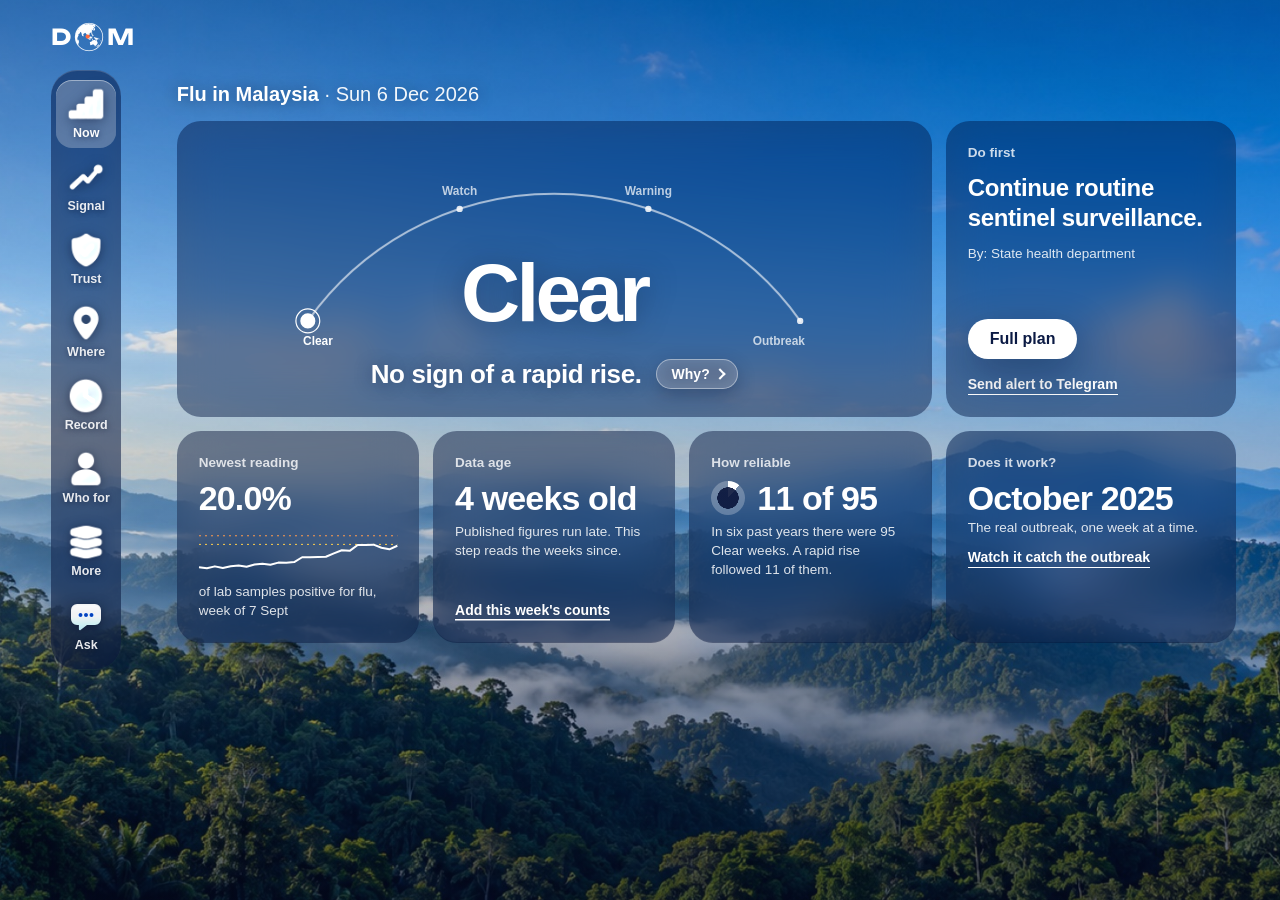
==== commit becf37a7: "Telegram alert reachable from the first screen and sends without a passcode unless one is set; AI an" ====
--- a/site/dashboard.html
+++ b/site/dashboard.html
@@ -8,12 +8,12 @@
 <link rel="preconnect" href="https://fonts.googleapis.com">
 <link href="https://fonts.googleapis.com/css2?family=Unbounded:wght@700&display=swap" rel="stylesheet" media="print" onload="this.media='all'">
 <link rel="stylesheet" href="vendor/leaflet.min.css">
-<link rel="stylesheet" href="assets/room.css?v=1791671637">
-<link rel="stylesheet" href="assets/pages/signal.css?v=1791671637">
-<link rel="stylesheet" href="assets/pages/trust.css?v=1791671637">
-<link rel="stylesheet" href="assets/pages/where.css?v=1791671637">
-<link rel="stylesheet" href="assets/pages/rest.css?v=1791671637">
-<link rel="stylesheet" href="assets/pages/ask.css?v=1791671637">
+<link rel="stylesheet" href="assets/room.css?v=1791672299">
+<link rel="stylesheet" href="assets/pages/signal.css?v=1791672299">
+<link rel="stylesheet" href="assets/pages/trust.css?v=1791672299">
+<link rel="stylesheet" href="assets/pages/where.css?v=1791672299">
+<link rel="stylesheet" href="assets/pages/rest.css?v=1791672299">
+<link rel="stylesheet" href="assets/pages/ask.css?v=1791672299">
 <script>try { var d = document.documentElement, q = new URLSearchParams(location.search);
   if (sessionStorage.getItem("dom-dive")) { sessionStorage.removeItem("dom-dive"); d.classList.add("arrive"); }
   d.dataset.nav = "rail"; } catch (e) {}</script>
@@ -63,6 +63,7 @@
       <b id="first"></b>
       <span class="s" id="who"></span>
       <button class="go" id="planBtn"><span class="arr" aria-hidden="true">→</span><span class="lab">Full plan</span></button>
+      <button class="link" id="tgBtn">Send alert to Telegram</button>
     </article>
     <a class="tile" href="#/forecast">
       <span class="k">Newest reading</span>
@@ -346,15 +347,15 @@
 <script src="vendor/leaflet.min.js"></script>
 <script src="vendor/leaflet-heat.js"></script>
 <script src="vendor/xlsx.full.min.js"></script>
-<script src="assets/scrub.js?v=1791671637"></script>
+<script src="assets/scrub.js?v=1791672299"></script>
 <script src="assets/model.js"></script>
 <script src="assets/app.js"></script>
-<script src="assets/room.js?v=1791671637"></script>
-<script src="assets/pages/signal.js?v=1791671637"></script>
-<script src="assets/pages/trust.js?v=1791671637"></script>
-<script src="assets/pages/where.js?v=1791671637"></script>
-<script src="assets/pages/rest.js?v=1791671637"></script>
-<script src="assets/pages/ask.js?v=1791671637"></script>
-<script src="assets/pages/planai.js?v=1791671637"></script>
+<script src="assets/room.js?v=1791672299"></script>
+<script src="assets/pages/signal.js?v=1791672299"></script>
+<script src="assets/pages/trust.js?v=1791672299"></script>
+<script src="assets/pages/where.js?v=1791672299"></script>
+<script src="assets/pages/rest.js?v=1791672299"></script>
+<script src="assets/pages/ask.js?v=1791672299"></script>
+<script src="assets/pages/planai.js?v=1791672299"></script>
 </body>
 </html>
--- a/site/assets/room.css
+++ b/site/assets/room.css
@@ -439,3 +439,5 @@
 .tile.status h1 button.why:active{transform:scale(.96)}
 /* rail pictures: the pale marks inside the glass (the tick, the clock hands) need more bite */
 [data-nav=rail] .rail a img{filter:contrast(1.35) saturate(1.3) drop-shadow(0 2px 6px rgba(4,12,40,.5))}
+/* the act tile: the plan button, then one quiet link to the Telegram alert under it */
+.tile.act #tgBtn{margin-top:12px;padding-top:0}
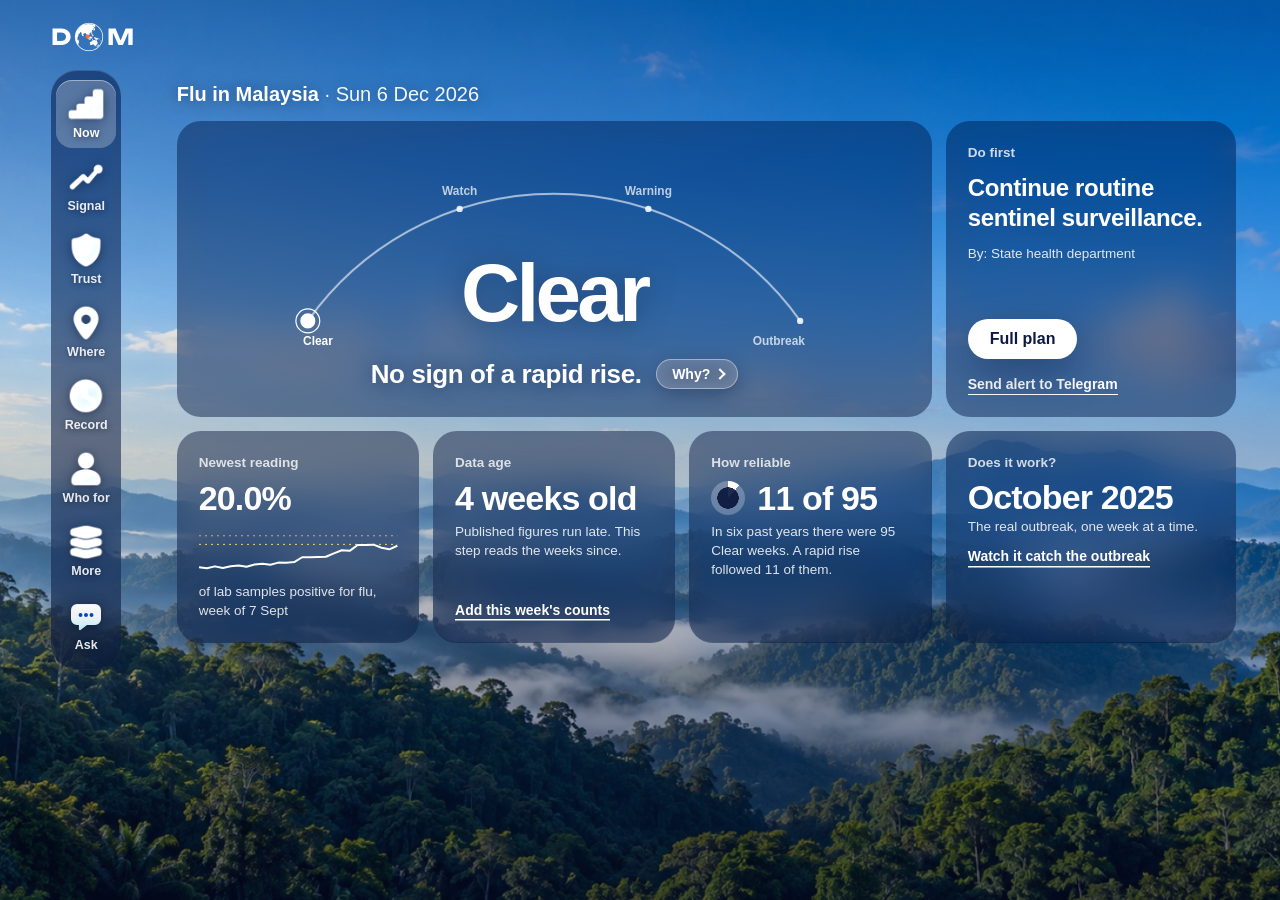
==== commit 684235b1: "Link preview: branded picture, title and description for the landing page and the control room Co-Au" ====
--- a/site/dashboard.html
+++ b/site/dashboard.html
@@ -4,16 +4,26 @@
 <meta charset="utf-8">
 <meta name="viewport" content="width=device-width, initial-scale=1">
 <title>DOM · Control room</title>
+<meta name="description" content="Flu early warning for Malaysia: the step today, what to do first, and how often that warning has been right.">
+<meta property="og:type" content="website">
+<meta property="og:site_name" content="DOM">
+<meta property="og:title" content="DOM · Disease No More">
+<meta property="og:description" content="Flu early warning for Malaysia. See the outbreak before it spreads.">
+<meta property="og:image" content="https://dom-control-room.vercel.app/assets/img/og.jpg">
+<meta property="og:image:width" content="1200">
+<meta property="og:image:height" content="630">
+<meta name="twitter:card" content="summary_large_image">
+<meta name="twitter:image" content="https://dom-control-room.vercel.app/assets/img/og.jpg">
 <link rel="icon" href="data:image/svg+xml,%3Csvg xmlns='http://www.w3.org/2000/svg' viewBox='0 0 32 32'%3E%3Ccircle cx='16' cy='16' r='13' fill='%2334579a' stroke='white' stroke-width='2'/%3E%3Ccircle cx='20' cy='17' r='4' fill='%23ff6a3d'/%3E%3C/svg%3E">
 <link rel="preconnect" href="https://fonts.googleapis.com">
 <link href="https://fonts.googleapis.com/css2?family=Unbounded:wght@700&display=swap" rel="stylesheet" media="print" onload="this.media='all'">
 <link rel="stylesheet" href="vendor/leaflet.min.css">
-<link rel="stylesheet" href="assets/room.css?v=1791672299">
-<link rel="stylesheet" href="assets/pages/signal.css?v=1791672299">
-<link rel="stylesheet" href="assets/pages/trust.css?v=1791672299">
-<link rel="stylesheet" href="assets/pages/where.css?v=1791672299">
-<link rel="stylesheet" href="assets/pages/rest.css?v=1791672299">
-<link rel="stylesheet" href="assets/pages/ask.css?v=1791672299">
+<link rel="stylesheet" href="assets/room.css?v=1791672602">
+<link rel="stylesheet" href="assets/pages/signal.css?v=1791672602">
+<link rel="stylesheet" href="assets/pages/trust.css?v=1791672602">
+<link rel="stylesheet" href="assets/pages/where.css?v=1791672602">
+<link rel="stylesheet" href="assets/pages/rest.css?v=1791672602">
+<link rel="stylesheet" href="assets/pages/ask.css?v=1791672602">
 <script>try { var d = document.documentElement, q = new URLSearchParams(location.search);
   if (sessionStorage.getItem("dom-dive")) { sessionStorage.removeItem("dom-dive"); d.classList.add("arrive"); }
   d.dataset.nav = "rail"; } catch (e) {}</script>
@@ -347,15 +357,15 @@
 <script src="vendor/leaflet.min.js"></script>
 <script src="vendor/leaflet-heat.js"></script>
 <script src="vendor/xlsx.full.min.js"></script>
-<script src="assets/scrub.js?v=1791672299"></script>
+<script src="assets/scrub.js?v=1791672602"></script>
 <script src="assets/model.js"></script>
 <script src="assets/app.js"></script>
-<script src="assets/room.js?v=1791672299"></script>
-<script src="assets/pages/signal.js?v=1791672299"></script>
-<script src="assets/pages/trust.js?v=1791672299"></script>
-<script src="assets/pages/where.js?v=1791672299"></script>
-<script src="assets/pages/rest.js?v=1791672299"></script>
-<script src="assets/pages/ask.js?v=1791672299"></script>
-<script src="assets/pages/planai.js?v=1791672299"></script>
+<script src="assets/room.js?v=1791672602"></script>
+<script src="assets/pages/signal.js?v=1791672602"></script>
+<script src="assets/pages/trust.js?v=1791672602"></script>
+<script src="assets/pages/where.js?v=1791672602"></script>
+<script src="assets/pages/rest.js?v=1791672602"></script>
+<script src="assets/pages/ask.js?v=1791672602"></script>
+<script src="assets/pages/planai.js?v=1791672602"></script>
 </body>
 </html>
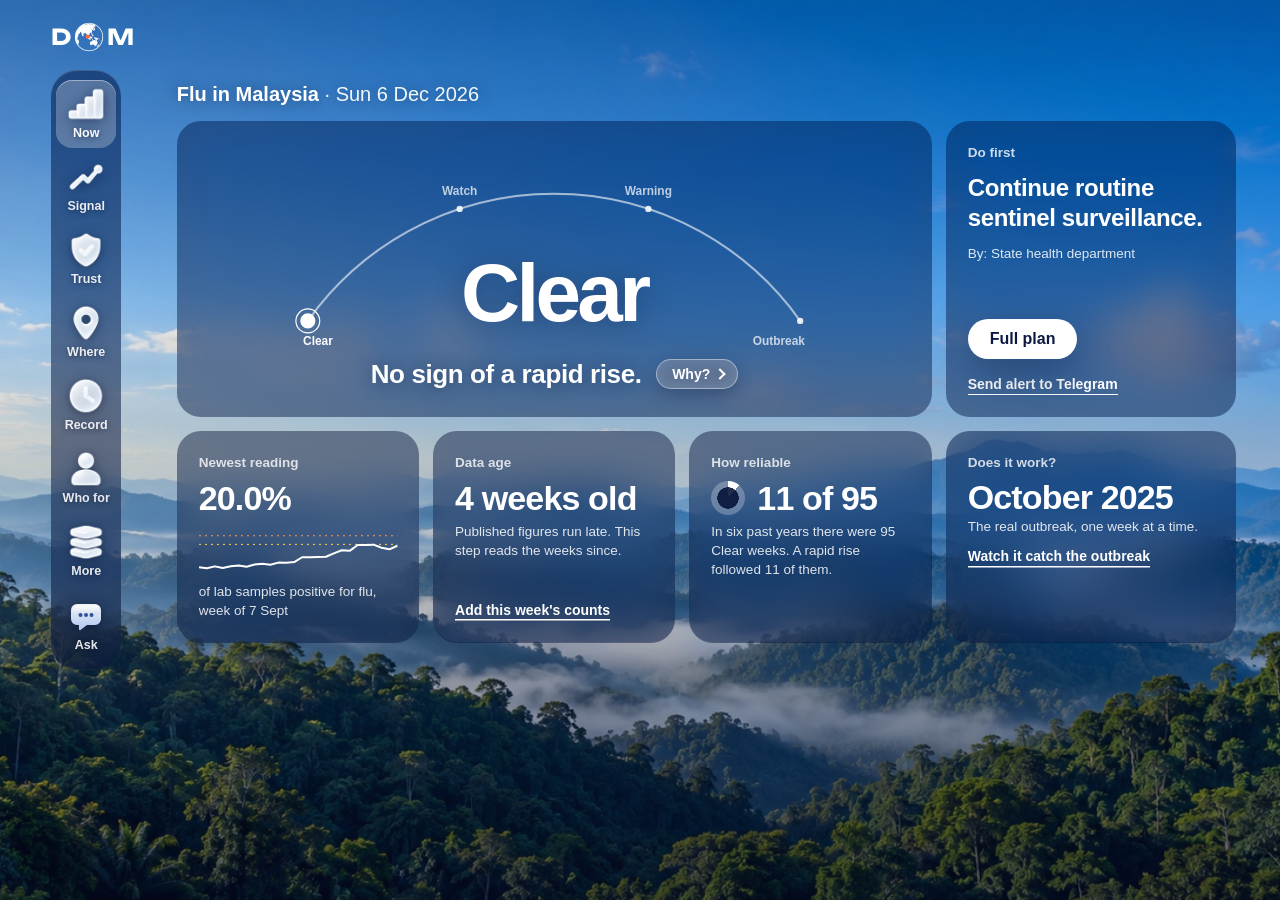
==== commit 030a2221: "Landing to control room: the room's files are fetched ahead, the dive and the arrival are one motion" ====
--- a/site/dashboard.html
+++ b/site/dashboard.html
@@ -18,12 +18,12 @@
 <link rel="preconnect" href="https://fonts.googleapis.com">
 <link href="https://fonts.googleapis.com/css2?family=Unbounded:wght@700&display=swap" rel="stylesheet" media="print" onload="this.media='all'">
 <link rel="stylesheet" href="vendor/leaflet.min.css">
-<link rel="stylesheet" href="assets/room.css?v=1791672602">
-<link rel="stylesheet" href="assets/pages/signal.css?v=1791672602">
-<link rel="stylesheet" href="assets/pages/trust.css?v=1791672602">
-<link rel="stylesheet" href="assets/pages/where.css?v=1791672602">
-<link rel="stylesheet" href="assets/pages/rest.css?v=1791672602">
-<link rel="stylesheet" href="assets/pages/ask.css?v=1791672602">
+<link rel="stylesheet" href="assets/room.css?v=1791672724">
+<link rel="stylesheet" href="assets/pages/signal.css?v=1791672724">
+<link rel="stylesheet" href="assets/pages/trust.css?v=1791672724">
+<link rel="stylesheet" href="assets/pages/where.css?v=1791672724">
+<link rel="stylesheet" href="assets/pages/rest.css?v=1791672724">
+<link rel="stylesheet" href="assets/pages/ask.css?v=1791672724">
 <script>try { var d = document.documentElement, q = new URLSearchParams(location.search);
   if (sessionStorage.getItem("dom-dive")) { sessionStorage.removeItem("dom-dive"); d.classList.add("arrive"); }
   d.dataset.nav = "rail"; } catch (e) {}</script>
@@ -357,15 +357,15 @@
 <script src="vendor/leaflet.min.js"></script>
 <script src="vendor/leaflet-heat.js"></script>
 <script src="vendor/xlsx.full.min.js"></script>
-<script src="assets/scrub.js?v=1791672602"></script>
+<script src="assets/scrub.js?v=1791672724"></script>
 <script src="assets/model.js"></script>
 <script src="assets/app.js"></script>
-<script src="assets/room.js?v=1791672602"></script>
-<script src="assets/pages/signal.js?v=1791672602"></script>
-<script src="assets/pages/trust.js?v=1791672602"></script>
-<script src="assets/pages/where.js?v=1791672602"></script>
-<script src="assets/pages/rest.js?v=1791672602"></script>
-<script src="assets/pages/ask.js?v=1791672602"></script>
-<script src="assets/pages/planai.js?v=1791672602"></script>
+<script src="assets/room.js?v=1791672724"></script>
+<script src="assets/pages/signal.js?v=1791672724"></script>
+<script src="assets/pages/trust.js?v=1791672724"></script>
+<script src="assets/pages/where.js?v=1791672724"></script>
+<script src="assets/pages/rest.js?v=1791672724"></script>
+<script src="assets/pages/ask.js?v=1791672724"></script>
+<script src="assets/pages/planai.js?v=1791672724"></script>
 </body>
 </html>
--- a/site/assets/room.css
+++ b/site/assets/room.css
@@ -438,6 +438,17 @@
 .tile.status h1 button.why:hover::after{transform:translateX(3px) rotate(45deg)}
 .tile.status h1 button.why:active{transform:scale(.96)}
 /* rail pictures: the pale marks inside the glass (the tick, the clock hands) need more bite */
-[data-nav=rail] .rail a img{filter:contrast(1.35) saturate(1.3) drop-shadow(0 2px 6px rgba(4,12,40,.5))}
+[data-nav=rail] .rail a img{filter:drop-shadow(0 2px 6px rgba(4,12,40,.5))}
 /* the act tile: the plan button, then one quiet link to the Telegram alert under it */
 .tile.act #tgBtn{margin-top:12px;padding-top:0}
+/* arriving from the landing page: the same picture settles back from the dive, the rail slides in, the tiles rise one after another */
+@media (prefers-reduced-motion:no-preference){
+  .arrive .scene{animation:land-scene 1.5s cubic-bezier(.2,.8,.2,1) both}.arrive .scene i{animation:none}
+  .arrive .rail{animation:land-rail .8s var(--ease) .25s both}
+  .arrive #p-now .when{animation:rise .8s var(--ease) .2s both}
+  html[data-ready] #p-now .read>.tile{animation:rise .8s var(--ease) both}
+  html[data-ready] #p-now .read>.tile:nth-child(1){animation-delay:.05s}html[data-ready] #p-now .read>.tile:nth-child(2){animation-delay:.13s}html[data-ready] #p-now .read>.tile:nth-child(3){animation-delay:.21s}
+  html[data-ready] #p-now .read>.tile:nth-child(4){animation-delay:.29s}html[data-ready] #p-now .read>.tile:nth-child(5){animation-delay:.37s}html[data-ready] #p-now .read>.tile:nth-child(6){animation-delay:.45s}
+}
+@keyframes land-scene{from{transform:scale(1.12)}to{transform:none}}
+@keyframes land-rail{from{opacity:0;transform:translateX(-18px)}to{opacity:1;transform:none}}
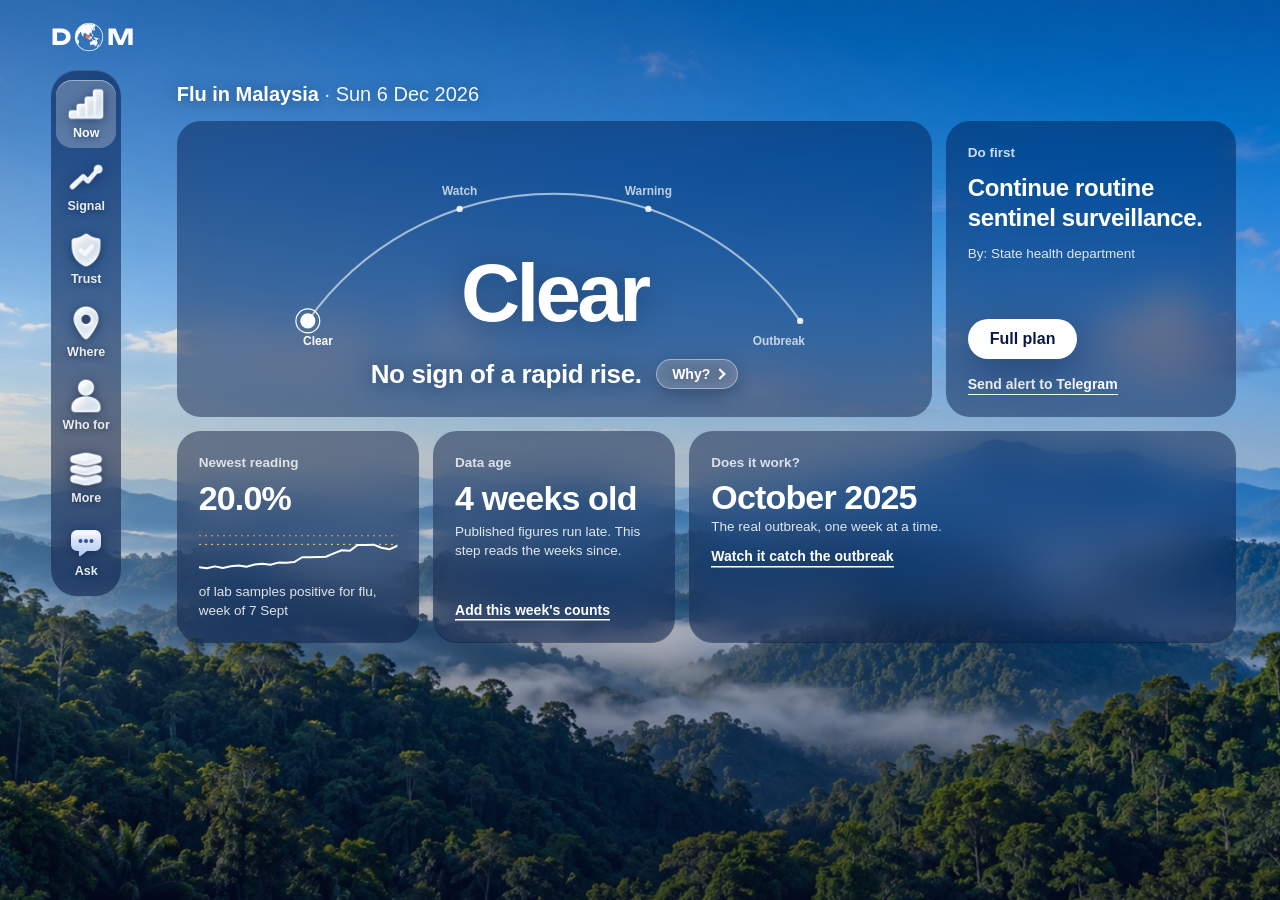
==== commit 7f60d5d4: "Record page hidden: no door, no route Co-Authored-By: Claude Opus 5.5 <noreply@anthropic.com>" ====
--- a/site/dashboard.html
+++ b/site/dashboard.html
@@ -18,12 +18,12 @@
 <link rel="preconnect" href="https://fonts.googleapis.com">
 <link href="https://fonts.googleapis.com/css2?family=Unbounded:wght@700&display=swap" rel="stylesheet" media="print" onload="this.media='all'">
 <link rel="stylesheet" href="vendor/leaflet.min.css">
-<link rel="stylesheet" href="assets/room.css?v=1791672724">
-<link rel="stylesheet" href="assets/pages/signal.css?v=1791672724">
-<link rel="stylesheet" href="assets/pages/trust.css?v=1791672724">
-<link rel="stylesheet" href="assets/pages/where.css?v=1791672724">
-<link rel="stylesheet" href="assets/pages/rest.css?v=1791672724">
-<link rel="stylesheet" href="assets/pages/ask.css?v=1791672724">
+<link rel="stylesheet" href="assets/room.css?v=1791673141">
+<link rel="stylesheet" href="assets/pages/signal.css?v=1791673141">
+<link rel="stylesheet" href="assets/pages/trust.css?v=1791673141">
+<link rel="stylesheet" href="assets/pages/where.css?v=1791673141">
+<link rel="stylesheet" href="assets/pages/rest.css?v=1791673141">
+<link rel="stylesheet" href="assets/pages/ask.css?v=1791673141">
 <script>try { var d = document.documentElement, q = new URLSearchParams(location.search);
   if (sessionStorage.getItem("dom-dive")) { sessionStorage.removeItem("dom-dive"); d.classList.add("arrive"); }
   d.dataset.nav = "rail"; } catch (e) {}</script>
@@ -45,7 +45,6 @@
   <a href="#/forecast" data-go="forecast"><img src="assets/img/ic-forecast.png" alt="" width="38" height="38"><span>Signal</span></a>
   <a href="#/trust" data-go="trust"><img src="assets/img/ic-trust.png" alt="" width="38" height="38"><span>Trust</span></a>
   <a href="#/atlas" data-go="atlas"><img src="assets/img/ic-atlas.png" alt="" width="38" height="38"><span>Where</span></a>
-  <a href="#/track" data-go="track"><img src="assets/img/ic-track.png" alt="" width="38" height="38"><span>Record</span></a>
   <a href="#/stakes" data-go="stakes"><img src="assets/img/ic-stakes.png" alt="" width="38" height="38"><span>Who for</span></a>
   <a href="#/more" data-go="more"><img src="assets/img/ic-more.png" alt="" width="38" height="38"><span>More</span></a>
   <a href="#/ask" data-go="ask" class="ask"><img src="assets/img/ic-ask.svg" alt="" width="38" height="38"><span>Ask</span></a>
@@ -357,15 +356,15 @@
 <script src="vendor/leaflet.min.js"></script>
 <script src="vendor/leaflet-heat.js"></script>
 <script src="vendor/xlsx.full.min.js"></script>
-<script src="assets/scrub.js?v=1791672724"></script>
+<script src="assets/scrub.js?v=1791673141"></script>
 <script src="assets/model.js"></script>
 <script src="assets/app.js"></script>
-<script src="assets/room.js?v=1791672724"></script>
-<script src="assets/pages/signal.js?v=1791672724"></script>
-<script src="assets/pages/trust.js?v=1791672724"></script>
-<script src="assets/pages/where.js?v=1791672724"></script>
-<script src="assets/pages/rest.js?v=1791672724"></script>
-<script src="assets/pages/ask.js?v=1791672724"></script>
-<script src="assets/pages/planai.js?v=1791672724"></script>
+<script src="assets/room.js?v=1791673141"></script>
+<script src="assets/pages/signal.js?v=1791673141"></script>
+<script src="assets/pages/trust.js?v=1791673141"></script>
+<script src="assets/pages/where.js?v=1791673141"></script>
+<script src="assets/pages/rest.js?v=1791673141"></script>
+<script src="assets/pages/ask.js?v=1791673141"></script>
+<script src="assets/pages/planai.js?v=1791673141"></script>
 </body>
 </html>
--- a/site/assets/room.css
+++ b/site/assets/room.css
@@ -452,3 +452,13 @@
 }
 @keyframes land-scene{from{transform:scale(1.12)}to{transform:none}}
 @keyframes land-rail{from{opacity:0;transform:translateX(-18px)}to{opacity:1;transform:none}}
+/* Jim, 06:58: "How reliable" leaves the first screen (the count reads as a score without its context; the full record is the Trust page). The replay tile takes its room. */
+#p-now .tile.rel{display:none}
+@media (min-width:901px){#p-now .tile.play{grid-column:span 2}[data-replay="1"] #p-now .tile.play{grid-column:span 3}}
+/* the replay button has room for its label when the arrow slides in on hover: nothing is cut */
+.tile.play .go{padding:11px 34px 11px 22px;white-space:nowrap}
+.tile.play .go .arr{left:14px}
+.tile.play .go:not(:disabled):hover .lab,.tile.play .go:not(:disabled):focus-visible .lab{transform:translateX(14px)}
+/* the live button in the plan reads as live beside the two that are switched off */
+.sheet .tg .quiet{background:rgba(255,255,255,.28);box-shadow:inset 0 0 0 1px rgba(255,255,255,.45)}.sheet .tg .quiet:hover{background:rgba(255,255,255,.4)}
+.tile.play .row{justify-content:flex-start}
